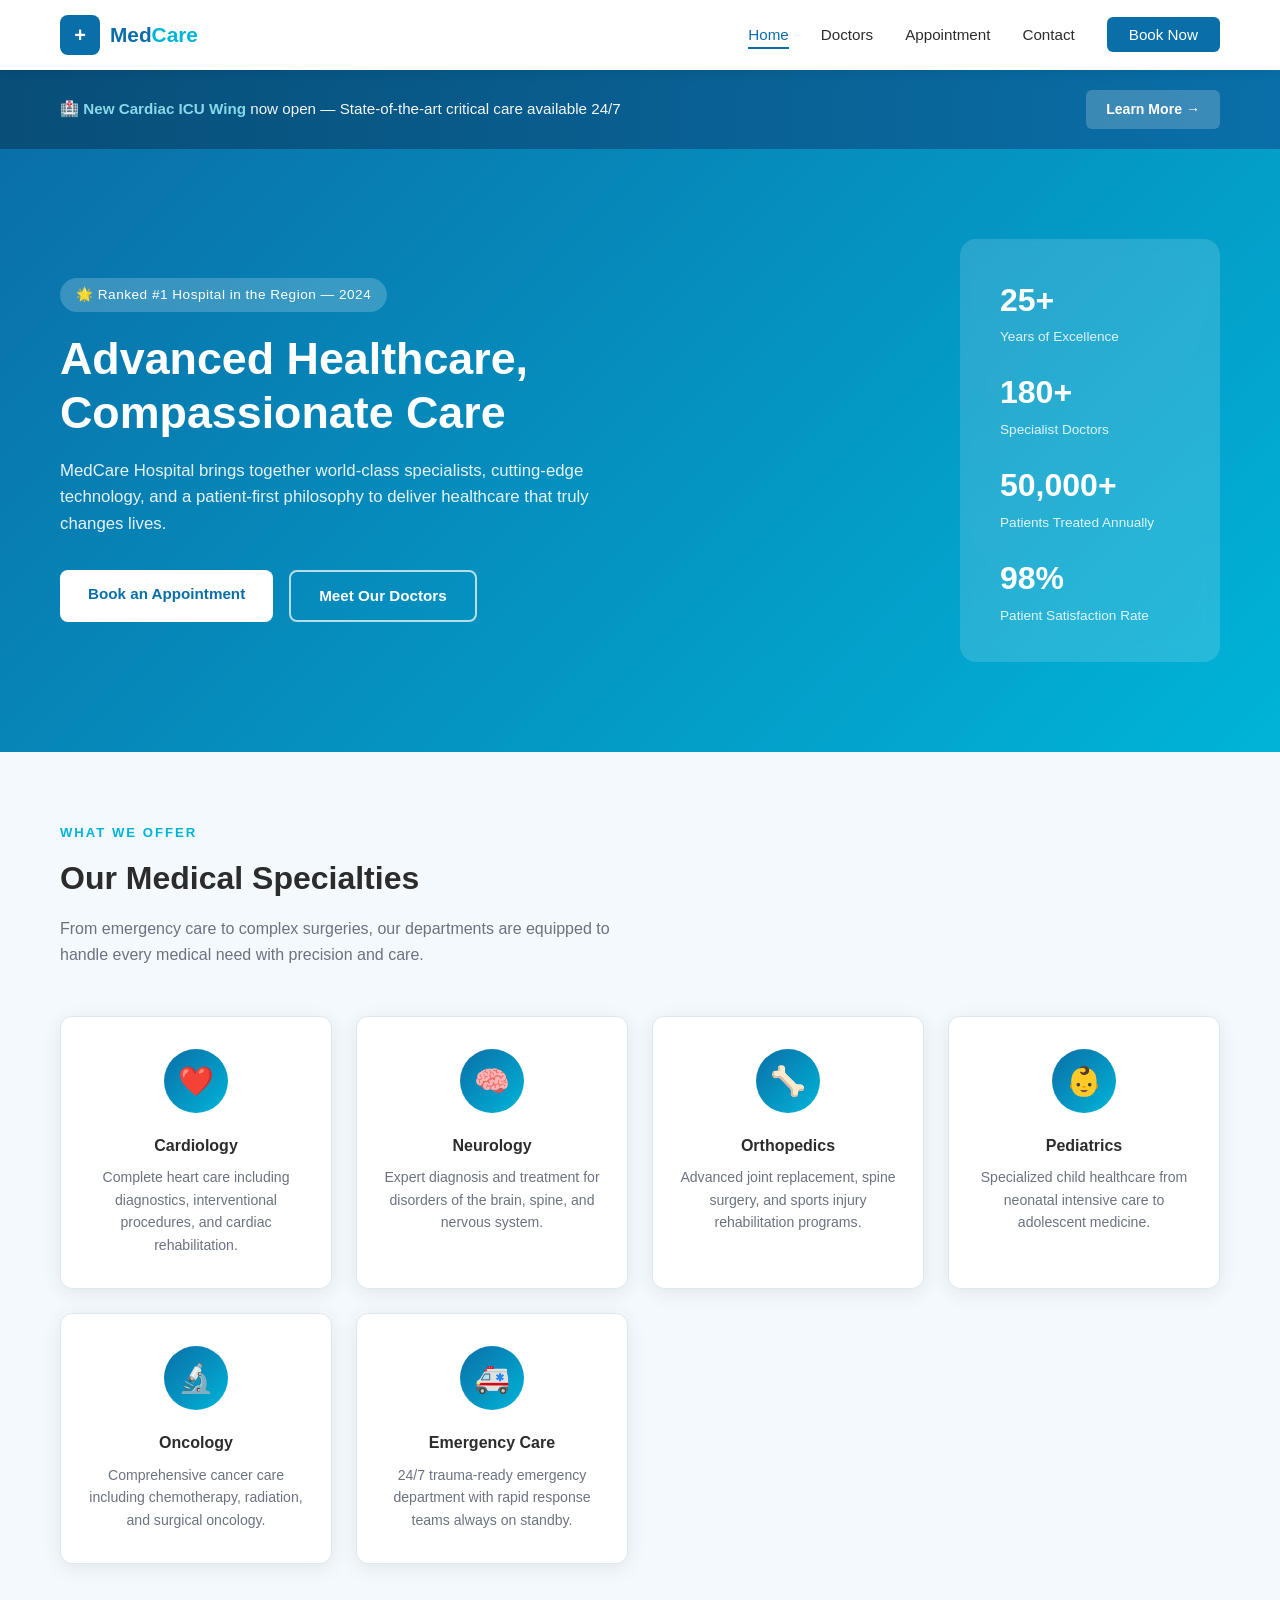
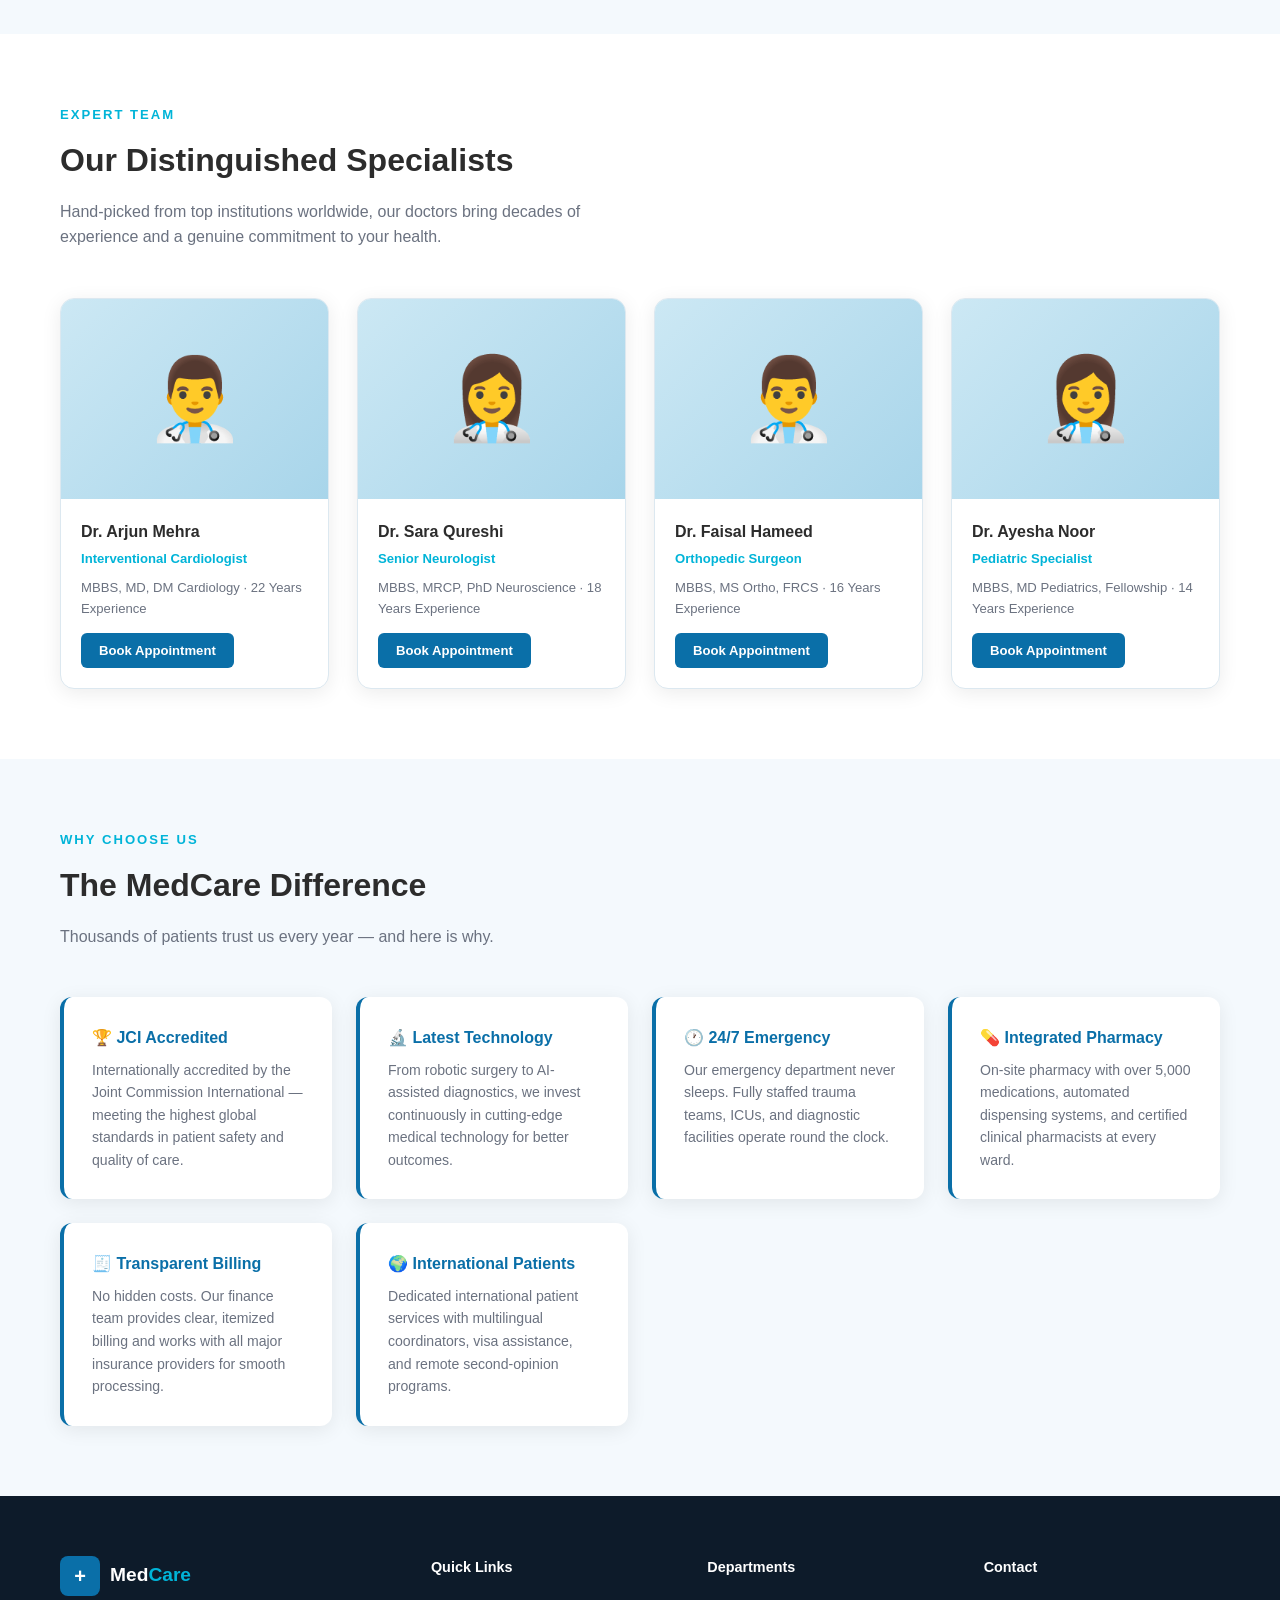
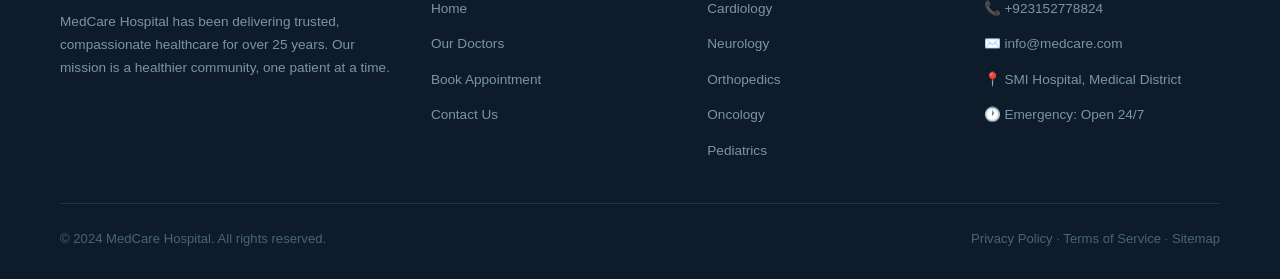
==== index.html @ 33b49c26 "Add files via upload" ====
<!DOCTYPE html>
<html lang="en">
<head>
  <meta charset="UTF-8" />
  <meta name="viewport" content="width=device-width, initial-scale=1.0"/>
  <title>MedCare Hospital — Advanced Healthcare for Everyone</title>
  <link rel="stylesheet" href="style.css"/>
</head>
<body>

  <!-- NAVBAR -->
  <nav>
    <a href="index.html" class="logo">
      <div class="logo-icon">+</div>
      <span class="logo-text">Med<span>Care</span></span>
    </a>
    <ul>
      <li><a href="index.html" class="active">Home</a></li>
      <li><a href="doctors.html">Doctors</a></li>
      <li><a href="appointment.html">Appointment</a></li>
      <li><a href="contact.html">Contact</a></li>
      <li><a href="appointment.html" class="nav-cta">Book Now</a></li>
    </ul>
    <span class="hamburger">&#9776;</span>
  </nav>

  <!-- ANNOUNCEMENT BANNER -->
  <div class="announcement">
    <p>🏥 <strong>New Cardiac ICU Wing</strong> now open — State-of-the-art critical care available 24/7</p>
    <a href="contact.html">Learn More →</a>
  </div>

  <!-- HERO -->
  <section class="hero">
    <div class="hero-content">
      <span class="hero-badge">🌟 Ranked #1 Hospital in the Region — 2024</span>
      <h1>Advanced Healthcare, Compassionate Care</h1>
      <p>MedCare Hospital brings together world-class specialists, cutting-edge technology, and a patient-first philosophy to deliver healthcare that truly changes lives.</p>
      <div class="hero-btns">
        <a href="appointment.html" class="btn-primary">Book an Appointment</a>
        <a href="doctors.html" class="btn-outline">Meet Our Doctors</a>
      </div>
    </div>
    <div class="hero-stats">
      <div class="stat">
        <h3>25+</h3>
        <p>Years of Excellence</p>
      </div>
      <div class="stat">
        <h3>180+</h3>
        <p>Specialist Doctors</p>
      </div>
      <div class="stat">
        <h3>50,000+</h3>
        <p>Patients Treated Annually</p>
      </div>
      <div class="stat">
        <h3>98%</h3>
        <p>Patient Satisfaction Rate</p>
      </div>
    </div>
  </section>

  <!-- SERVICES -->
  <section class="services-bg">
    <div class="section-label">What We Offer</div>
    <div class="section-title">Our Medical Specialties</div>
    <p class="section-sub">From emergency care to complex surgeries, our departments are equipped to handle every medical need with precision and care.</p>
    <div class="services-grid">
      <div class="service-card">
        <div class="service-icon">❤️</div>
        <h3>Cardiology</h3>
        <p>Complete heart care including diagnostics, interventional procedures, and cardiac rehabilitation.</p>
      </div>
      <div class="service-card">
        <div class="service-icon">🧠</div>
        <h3>Neurology</h3>
        <p>Expert diagnosis and treatment for disorders of the brain, spine, and nervous system.</p>
      </div>
      <div class="service-card">
        <div class="service-icon">🦴</div>
        <h3>Orthopedics</h3>
        <p>Advanced joint replacement, spine surgery, and sports injury rehabilitation programs.</p>
      </div>
      <div class="service-card">
        <div class="service-icon">👶</div>
        <h3>Pediatrics</h3>
        <p>Specialized child healthcare from neonatal intensive care to adolescent medicine.</p>
      </div>
      <div class="service-card">
        <div class="service-icon">🔬</div>
        <h3>Oncology</h3>
        <p>Comprehensive cancer care including chemotherapy, radiation, and surgical oncology.</p>
      </div>
      <div class="service-card">
        <div class="service-icon">🚑</div>
        <h3>Emergency Care</h3>
        <p>24/7 trauma-ready emergency department with rapid response teams always on standby.</p>
      </div>
    </div>
  </section>

  <!-- FEATURED DOCTORS -->
  <section>
    <div class="section-label">Expert Team</div>
    <div class="section-title">Our Distinguished Specialists</div>
    <p class="section-sub">Hand-picked from top institutions worldwide, our doctors bring decades of experience and a genuine commitment to your health.</p>
    <div class="doctors-grid">
      <div class="doctor-card">
        <div class="doctor-img">👨‍⚕️</div>
        <div class="doctor-info">
          <h3>Dr. Arjun Mehra</h3>
          <div class="doctor-spec">Interventional Cardiologist</div>
          <p class="doctor-meta">MBBS, MD, DM Cardiology · 22 Years Experience</p>
          <a href="appointment.html" class="btn-sm">Book Appointment</a>
        </div>
      </div>
      <div class="doctor-card">
        <div class="doctor-img">👩‍⚕️</div>
        <div class="doctor-info">
          <h3>Dr. Sara Qureshi</h3>
          <div class="doctor-spec">Senior Neurologist</div>
          <p class="doctor-meta">MBBS, MRCP, PhD Neuroscience · 18 Years Experience</p>
          <a href="appointment.html" class="btn-sm">Book Appointment</a>
        </div>
      </div>
      <div class="doctor-card">
        <div class="doctor-img">👨‍⚕️</div>
        <div class="doctor-info">
          <h3>Dr. Faisal Hameed</h3>
          <div class="doctor-spec">Orthopedic Surgeon</div>
          <p class="doctor-meta">MBBS, MS Ortho, FRCS · 16 Years Experience</p>
          <a href="appointment.html" class="btn-sm">Book Appointment</a>
        </div>
      </div>
      <div class="doctor-card">
        <div class="doctor-img">👩‍⚕️</div>
        <div class="doctor-info">
          <h3>Dr. Ayesha Noor</h3>
          <div class="doctor-spec">Pediatric Specialist</div>
          <p class="doctor-meta">MBBS, MD Pediatrics, Fellowship · 14 Years Experience</p>
          <a href="appointment.html" class="btn-sm">Book Appointment</a>
        </div>
      </div>
    </div>
  </section>

  <!-- WHY US -->
  <section class="why-bg">
    <div class="section-label">Why Choose Us</div>
    <div class="section-title">The MedCare Difference</div>
    <p class="section-sub">Thousands of patients trust us every year — and here is why.</p>
    <div class="why-grid">
      <div class="why-card">
        <h3>🏆 JCI Accredited</h3>
        <p>Internationally accredited by the Joint Commission International — meeting the highest global standards in patient safety and quality of care.</p>
      </div>
      <div class="why-card">
        <h3>🔬 Latest Technology</h3>
        <p>From robotic surgery to AI-assisted diagnostics, we invest continuously in cutting-edge medical technology for better outcomes.</p>
      </div>
      <div class="why-card">
        <h3>🕐 24/7 Emergency</h3>
        <p>Our emergency department never sleeps. Fully staffed trauma teams, ICUs, and diagnostic facilities operate round the clock.</p>
      </div>
      <div class="why-card">
        <h3>💊 Integrated Pharmacy</h3>
        <p>On-site pharmacy with over 5,000 medications, automated dispensing systems, and certified clinical pharmacists at every ward.</p>
      </div>
      <div class="why-card">
        <h3>🧾 Transparent Billing</h3>
        <p>No hidden costs. Our finance team provides clear, itemized billing and works with all major insurance providers for smooth processing.</p>
      </div>
      <div class="why-card">
        <h3>🌍 International Patients</h3>
        <p>Dedicated international patient services with multilingual coordinators, visa assistance, and remote second-opinion programs.</p>
      </div>
    </div>
  </section>

  <!-- FOOTER -->
  <footer>
    <div class="footer-grid">
      <div class="footer-brand">
        <div class="logo">
          <div class="logo-icon">+</div>
          <span class="logo-text">Med<span>Care</span></span>
        </div>
        <p>MedCare Hospital has been delivering trusted, compassionate healthcare for over 25 years. Our mission is a healthier community, one patient at a time.</p>
      </div>
      <div>
        <h4>Quick Links</h4>
        <ul>
          <li><a href="index.html">Home</a></li>
          <li><a href="doctors.html">Our Doctors</a></li>
          <li><a href="appointment.html">Book Appointment</a></li>
          <li><a href="contact.html">Contact Us</a></li>
        </ul>
      </div>
      <div>
        <h4>Departments</h4>
        <ul>
          <li><a href="#">Cardiology</a></li>
          <li><a href="#">Neurology</a></li>
          <li><a href="#">Orthopedics</a></li>
          <li><a href="#">Oncology</a></li>
          <li><a href="#">Pediatrics</a></li>
        </ul>
      </div>
      <div>
        <h4>Contact</h4>
        <ul>
          <li><a href="#">📞 +923152778824</a></li>
          <li><a href="#">✉️ info@medcare.com</a></li>
          <li><a href="#">📍 SMI Hospital, Medical District</a></li>
          <li><a href="#">🕐 Emergency: Open 24/7</a></li>
        </ul>
      </div>
    </div>
    <div class="footer-bottom">
      <span>© 2024 MedCare Hospital. All rights reserved.</span>
      <span>Privacy Policy · Terms of Service · Sitemap</span>
    </div>
  </footer>

  <script src="script.js"></script>
</body>
</html>
---- style.css ----
* {
  margin: 0;
  padding: 0;
  box-sizing: border-box;
}

:root {
  --primary: #0a6fa8;
  --primary-dark: #084e78;
  --accent: #00b4d8;
  --light-bg: #f4f9fd;
  --white: #ffffff;
  --text: #2c2c2c;
  --muted: #6b7280;
  --border: #dce8f0;
  --shadow: 0 4px 20px rgba(0, 0, 0, 0.08);
}

body {
  font-family: 'Segoe UI', Tahoma, Geneva, Verdana, sans-serif;
  color: var(--text);
  background: var(--white);
  line-height: 1.6;
}

/* ========== NAVBAR ========== */
nav {
  background: var(--white);
  padding: 0 60px;
  display: flex;
  align-items: center;
  justify-content: space-between;
  height: 70px;
  box-shadow: 0 2px 12px rgba(0,0,0,0.08);
  position: sticky;
  top: 0;
  z-index: 999;
}

.logo {
  display: flex;
  align-items: center;
  gap: 10px;
  text-decoration: none;
}

.logo-icon {
  width: 40px;
  height: 40px;
  background: var(--primary);
  border-radius: 8px;
  display: flex;
  align-items: center;
  justify-content: center;
  color: white;
  font-size: 20px;
  font-weight: bold;
}

.logo-text {
  font-size: 1.3rem;
  font-weight: 700;
  color: var(--primary);
}

.logo-text span {
  color: var(--accent);
}

nav ul {
  list-style: none;
  display: flex;
  gap: 32px;
}

nav ul li a {
  text-decoration: none;
  color: var(--text);
  font-weight: 500;
  font-size: 0.95rem;
  transition: color 0.2s;
  padding-bottom: 4px;
  border-bottom: 2px solid transparent;
}

nav ul li a:hover,
nav ul li a.active {
  color: var(--primary);
  border-bottom-color: var(--primary);
}

.nav-cta {
  background: var(--primary);
  color: var(--white) !important;
  padding: 9px 22px;
  border-radius: 6px;
  border-bottom: none !important;
  transition: background 0.2s !important;
}

.nav-cta:hover {
  background: var(--primary-dark) !important;
  color: white !important;
}

.hamburger {
  display: none;
  font-size: 1.6rem;
  cursor: pointer;
  color: var(--primary);
}

/* ========== HERO ========== */
.hero {
  background: linear-gradient(135deg, #0a6fa8 0%, #00b4d8 100%);
  color: white;
  padding: 90px 60px;
  display: flex;
  align-items: center;
  justify-content: space-between;
  gap: 40px;
  min-height: 520px;
}

.hero-content {
  max-width: 560px;
}

.hero-badge {
  display: inline-block;
  background: rgba(255,255,255,0.2);
  padding: 6px 16px;
  border-radius: 20px;
  font-size: 0.85rem;
  margin-bottom: 20px;
  letter-spacing: 0.5px;
}

.hero h1 {
  font-size: 2.8rem;
  font-weight: 800;
  line-height: 1.2;
  margin-bottom: 18px;
}

.hero p {
  font-size: 1.05rem;
  opacity: 0.9;
  margin-bottom: 32px;
}

.hero-btns {
  display: flex;
  gap: 16px;
  flex-wrap: wrap;
}

.btn-primary {
  background: white;
  color: var(--primary);
  padding: 12px 28px;
  border-radius: 8px;
  font-weight: 700;
  text-decoration: none;
  font-size: 0.95rem;
  transition: transform 0.2s, box-shadow 0.2s;
}

.btn-primary:hover {
  transform: translateY(-2px);
  box-shadow: 0 8px 20px rgba(0,0,0,0.15);
}

.btn-outline {
  background: transparent;
  color: white;
  padding: 12px 28px;
  border-radius: 8px;
  font-weight: 600;
  text-decoration: none;
  font-size: 0.95rem;
  border: 2px solid rgba(255,255,255,0.7);
  transition: background 0.2s;
}

.btn-outline:hover {
  background: rgba(255,255,255,0.15);
}

.hero-stats {
  display: flex;
  flex-direction: column;
  gap: 20px;
  background: rgba(255,255,255,0.15);
  padding: 36px 40px;
  border-radius: 16px;
  backdrop-filter: blur(10px);
  min-width: 260px;
}

.hero-stats .stat h3 {
  font-size: 2rem;
  font-weight: 800;
}

.hero-stats .stat p {
  font-size: 0.85rem;
  opacity: 0.85;
  margin: 0;
}

/* ========== SECTIONS ========== */
section {
  padding: 70px 60px;
}

.section-label {
  font-size: 0.82rem;
  font-weight: 700;
  letter-spacing: 2px;
  text-transform: uppercase;
  color: var(--accent);
  margin-bottom: 10px;
}

.section-title {
  font-size: 2rem;
  font-weight: 800;
  color: var(--text);
  margin-bottom: 12px;
}

.section-sub {
  color: var(--muted);
  font-size: 1rem;
  max-width: 580px;
  margin-bottom: 48px;
}

/* ========== SERVICES ========== */
.services-bg {
  background: var(--light-bg);
}

.services-grid {
  display: grid;
  grid-template-columns: repeat(auto-fit, minmax(220px, 1fr));
  gap: 24px;
}

.service-card {
  background: white;
  border-radius: 12px;
  padding: 32px 24px;
  text-align: center;
  box-shadow: var(--shadow);
  transition: transform 0.25s, box-shadow 0.25s;
  border: 1px solid var(--border);
}

.service-card:hover {
  transform: translateY(-6px);
  box-shadow: 0 12px 32px rgba(10,111,168,0.12);
}

.service-icon {
  width: 64px;
  height: 64px;
  background: linear-gradient(135deg, var(--primary), var(--accent));
  border-radius: 50%;
  display: flex;
  align-items: center;
  justify-content: center;
  margin: 0 auto 20px;
  font-size: 1.8rem;
}

.service-card h3 {
  font-size: 1rem;
  font-weight: 700;
  margin-bottom: 8px;
}

.service-card p {
  font-size: 0.88rem;
  color: var(--muted);
}

/* ========== DOCTORS ========== */
.doctors-grid {
  display: grid;
  grid-template-columns: repeat(auto-fit, minmax(240px, 1fr));
  gap: 28px;
}

.doctor-card {
  background: white;
  border-radius: 14px;
  overflow: hidden;
  box-shadow: var(--shadow);
  border: 1px solid var(--border);
  transition: transform 0.25s;
}

.doctor-card:hover {
  transform: translateY(-5px);
}

.doctor-img {
  height: 200px;
  background: linear-gradient(135deg, #cce8f4, #a8d5ea);
  display: flex;
  align-items: center;
  justify-content: center;
  font-size: 5rem;
}

.doctor-info {
  padding: 20px;
}

.doctor-info h3 {
  font-size: 1rem;
  font-weight: 700;
  margin-bottom: 4px;
}

.doctor-spec {
  font-size: 0.82rem;
  color: var(--accent);
  font-weight: 600;
  margin-bottom: 8px;
}

.doctor-meta {
  font-size: 0.82rem;
  color: var(--muted);
  margin-bottom: 14px;
}

.doctor-card .btn-sm {
  display: inline-block;
  background: var(--primary);
  color: white;
  padding: 7px 18px;
  border-radius: 6px;
  font-size: 0.82rem;
  font-weight: 600;
  text-decoration: none;
  transition: background 0.2s;
}

.doctor-card .btn-sm:hover {
  background: var(--primary-dark);
}

/* ========== WHY US ========== */
.why-bg {
  background: var(--light-bg);
}

.why-grid {
  display: grid;
  grid-template-columns: repeat(auto-fit, minmax(220px, 1fr));
  gap: 24px;
}

.why-card {
  background: white;
  border-radius: 12px;
  padding: 28px;
  border-left: 4px solid var(--primary);
  box-shadow: var(--shadow);
}

.why-card h3 {
  font-size: 1rem;
  font-weight: 700;
  margin-bottom: 8px;
  color: var(--primary);
}

.why-card p {
  font-size: 0.88rem;
  color: var(--muted);
}

/* ========== ANNOUNCEMENT BANNER ========== */
.announcement {
  background: linear-gradient(90deg, #084e78, #0a6fa8);
  color: white;
  padding: 20px 60px;
  display: flex;
  align-items: center;
  justify-content: space-between;
  gap: 20px;
  flex-wrap: wrap;
}

.announcement p {
  font-size: 0.95rem;
  opacity: 0.95;
}

.announcement strong {
  color: #90e0ef;
}

.announcement a {
  color: white;
  background: rgba(255,255,255,0.2);
  padding: 8px 20px;
  border-radius: 6px;
  text-decoration: none;
  font-weight: 600;
  font-size: 0.88rem;
  white-space: nowrap;
}

/* ========== PAGE HEADER ========== */
.page-header {
  background: linear-gradient(135deg, #0a6fa8, #00b4d8);
  color: white;
  padding: 60px;
  text-align: center;
}

.page-header h1 {
  font-size: 2.4rem;
  font-weight: 800;
  margin-bottom: 12px;
}

.page-header p {
  font-size: 1rem;
  opacity: 0.88;
}

/* ========== DOCTORS PAGE ========== */
.filters {
  display: flex;
  gap: 12px;
  flex-wrap: wrap;
  margin-bottom: 40px;
}

.filter-btn {
  padding: 8px 20px;
  border-radius: 20px;
  border: 2px solid var(--border);
  background: white;
  color: var(--text);
  font-size: 0.88rem;
  font-weight: 600;
  cursor: pointer;
  transition: all 0.2s;
}

.filter-btn:hover,
.filter-btn.active {
  background: var(--primary);
  color: white;
  border-color: var(--primary);
}

.timing-table {
  width: 100%;
  border-collapse: collapse;
  margin-top: 10px;
  font-size: 0.88rem;
}

.timing-table th {
  background: var(--primary);
  color: white;
  padding: 10px 14px;
  text-align: left;
}

.timing-table td {
  padding: 10px 14px;
  border-bottom: 1px solid var(--border);
}

.timing-table tr:nth-child(even) td {
  background: var(--light-bg);
}

.available {
  color: #16a34a;
  font-weight: 600;
}

.unavailable {
  color: #dc2626;
  font-weight: 600;
}

/* ========== APPOINTMENT PAGE ========== */
.appointment-wrapper {
  display: grid;
  grid-template-columns: 1fr 1.6fr;
  gap: 48px;
  align-items: start;
}

.appt-info h2 {
  font-size: 1.6rem;
  font-weight: 800;
  margin-bottom: 16px;
  color: var(--primary);
}

.appt-info p {
  color: var(--muted);
  font-size: 0.92rem;
  margin-bottom: 28px;
}

.info-items {
  display: flex;
  flex-direction: column;
  gap: 16px;
}

.info-item {
  display: flex;
  align-items: flex-start;
  gap: 14px;
}

.info-item .icon {
  width: 42px;
  height: 42px;
  background: var(--light-bg);
  border-radius: 8px;
  display: flex;
  align-items: center;
  justify-content: center;
  font-size: 1.1rem;
  flex-shrink: 0;
  border: 1px solid var(--border);
}

.info-item div strong {
  display: block;
  font-size: 0.88rem;
  font-weight: 700;
  margin-bottom: 2px;
}

.info-item div span {
  font-size: 0.82rem;
  color: var(--muted);
}

/* ========== FORM ========== */
.form-card {
  background: white;
  border-radius: 14px;
  padding: 40px;
  box-shadow: var(--shadow);
  border: 1px solid var(--border);
}

.form-card h2 {
  font-size: 1.4rem;
  font-weight: 800;
  margin-bottom: 28px;
  color: var(--text);
}

.form-row {
  display: grid;
  grid-template-columns: 1fr 1fr;
  gap: 18px;
}

.form-group {
  margin-bottom: 20px;
}

.form-group label {
  display: block;
  font-size: 0.85rem;
  font-weight: 600;
  margin-bottom: 6px;
  color: var(--text);
}

.form-group input,
.form-group select,
.form-group textarea {
  width: 100%;
  padding: 10px 14px;
  border: 1.5px solid var(--border);
  border-radius: 8px;
  font-size: 0.9rem;
  color: var(--text);
  font-family: inherit;
  transition: border-color 0.2s;
  background: var(--white);
}

.form-group input:focus,
.form-group select:focus,
.form-group textarea:focus {
  outline: none;
  border-color: var(--primary);
}

.form-group textarea {
  resize: vertical;
  min-height: 100px;
}

.submit-btn {
  width: 100%;
  padding: 13px;
  background: var(--primary);
  color: white;
  border: none;
  border-radius: 8px;
  font-size: 1rem;
  font-weight: 700;
  cursor: pointer;
  transition: background 0.2s, transform 0.2s;
}

.submit-btn:hover {
  background: var(--primary-dark);
  transform: translateY(-1px);
}

/* ========== SUCCESS MESSAGE ========== */
.success-msg {
  display: none;
  background: #dcfce7;
  border: 1px solid #86efac;
  color: #166534;
  padding: 16px 20px;
  border-radius: 8px;
  margin-top: 16px;
  font-size: 0.92rem;
  font-weight: 600;
  text-align: center;
}

/* ========== CONTACT PAGE ========== */
.contact-grid {
  display: grid;
  grid-template-columns: 1fr 1.4fr;
  gap: 48px;
  align-items: start;
}

.contact-cards {
  display: flex;
  flex-direction: column;
  gap: 20px;
}

.contact-card {
  background: white;
  border-radius: 12px;
  padding: 24px;
  box-shadow: var(--shadow);
  border: 1px solid var(--border);
  display: flex;
  gap: 18px;
  align-items: flex-start;
}

.contact-card .c-icon {
  width: 48px;
  height: 48px;
  background: linear-gradient(135deg, var(--primary), var(--accent));
  border-radius: 10px;
  display: flex;
  align-items: center;
  justify-content: center;
  font-size: 1.3rem;
  flex-shrink: 0;
}

.contact-card h4 {
  font-size: 0.9rem;
  font-weight: 700;
  margin-bottom: 4px;
}

.contact-card p,
.contact-card a {
  font-size: 0.85rem;
  color: var(--muted);
  text-decoration: none;
  display: block;
  line-height: 1.7;
}

.contact-card a:hover {
  color: var(--primary);
}

.map-placeholder {
  height: 240px;
  background: linear-gradient(135deg, #cce8f4, #a8d5ea);
  border-radius: 12px;
  display: flex;
  align-items: center;
  justify-content: center;
  font-size: 1rem;
  color: var(--primary);
  font-weight: 600;
  margin-top: 20px;
  border: 2px dashed var(--border);
}

/* ========== FOOTER ========== */
footer {
  background: #0d1b2a;
  color: #a0b4c4;
  padding: 60px 60px 30px;
}

.footer-grid {
  display: grid;
  grid-template-columns: 1.4fr 1fr 1fr 1fr;
  gap: 40px;
  margin-bottom: 40px;
}

.footer-brand .logo-text {
  color: white;
  font-size: 1.2rem;
}

.footer-brand p {
  font-size: 0.85rem;
  margin-top: 14px;
  line-height: 1.7;
  color: #7a95a8;
}

footer h4 {
  color: white;
  font-size: 0.9rem;
  font-weight: 700;
  margin-bottom: 16px;
}

footer ul {
  list-style: none;
  display: flex;
  flex-direction: column;
  gap: 10px;
}

footer ul li a {
  text-decoration: none;
  color: #7a95a8;
  font-size: 0.85rem;
  transition: color 0.2s;
}

footer ul li a:hover {
  color: var(--accent);
}

.footer-bottom {
  border-top: 1px solid #1e3347;
  padding-top: 24px;
  display: flex;
  justify-content: space-between;
  align-items: center;
  flex-wrap: wrap;
  gap: 12px;
  font-size: 0.82rem;
  color: #4a6478;
}

/* ========== RESPONSIVE ========== */
@media (max-width: 900px) {
  nav { padding: 0 24px; }
  nav ul { display: none; }
  .hamburger { display: block; }
  .hero { padding: 60px 24px; flex-direction: column; }
  .hero h1 { font-size: 2rem; }
  .hero-stats { flex-direction: row; flex-wrap: wrap; justify-content: center; min-width: unset; width: 100%; }
  section { padding: 50px 24px; }
  .announcement { padding: 16px 24px; }
  .appointment-wrapper,
  .contact-grid { grid-template-columns: 1fr; }
  .form-row { grid-template-columns: 1fr; }
  .footer-grid { grid-template-columns: 1fr 1fr; }
  .page-header { padding: 50px 24px; }
}

@media (max-width: 560px) {
  .footer-grid { grid-template-columns: 1fr; }
  .hero h1 { font-size: 1.7rem; }
  .section-title { font-size: 1.6rem; }
}
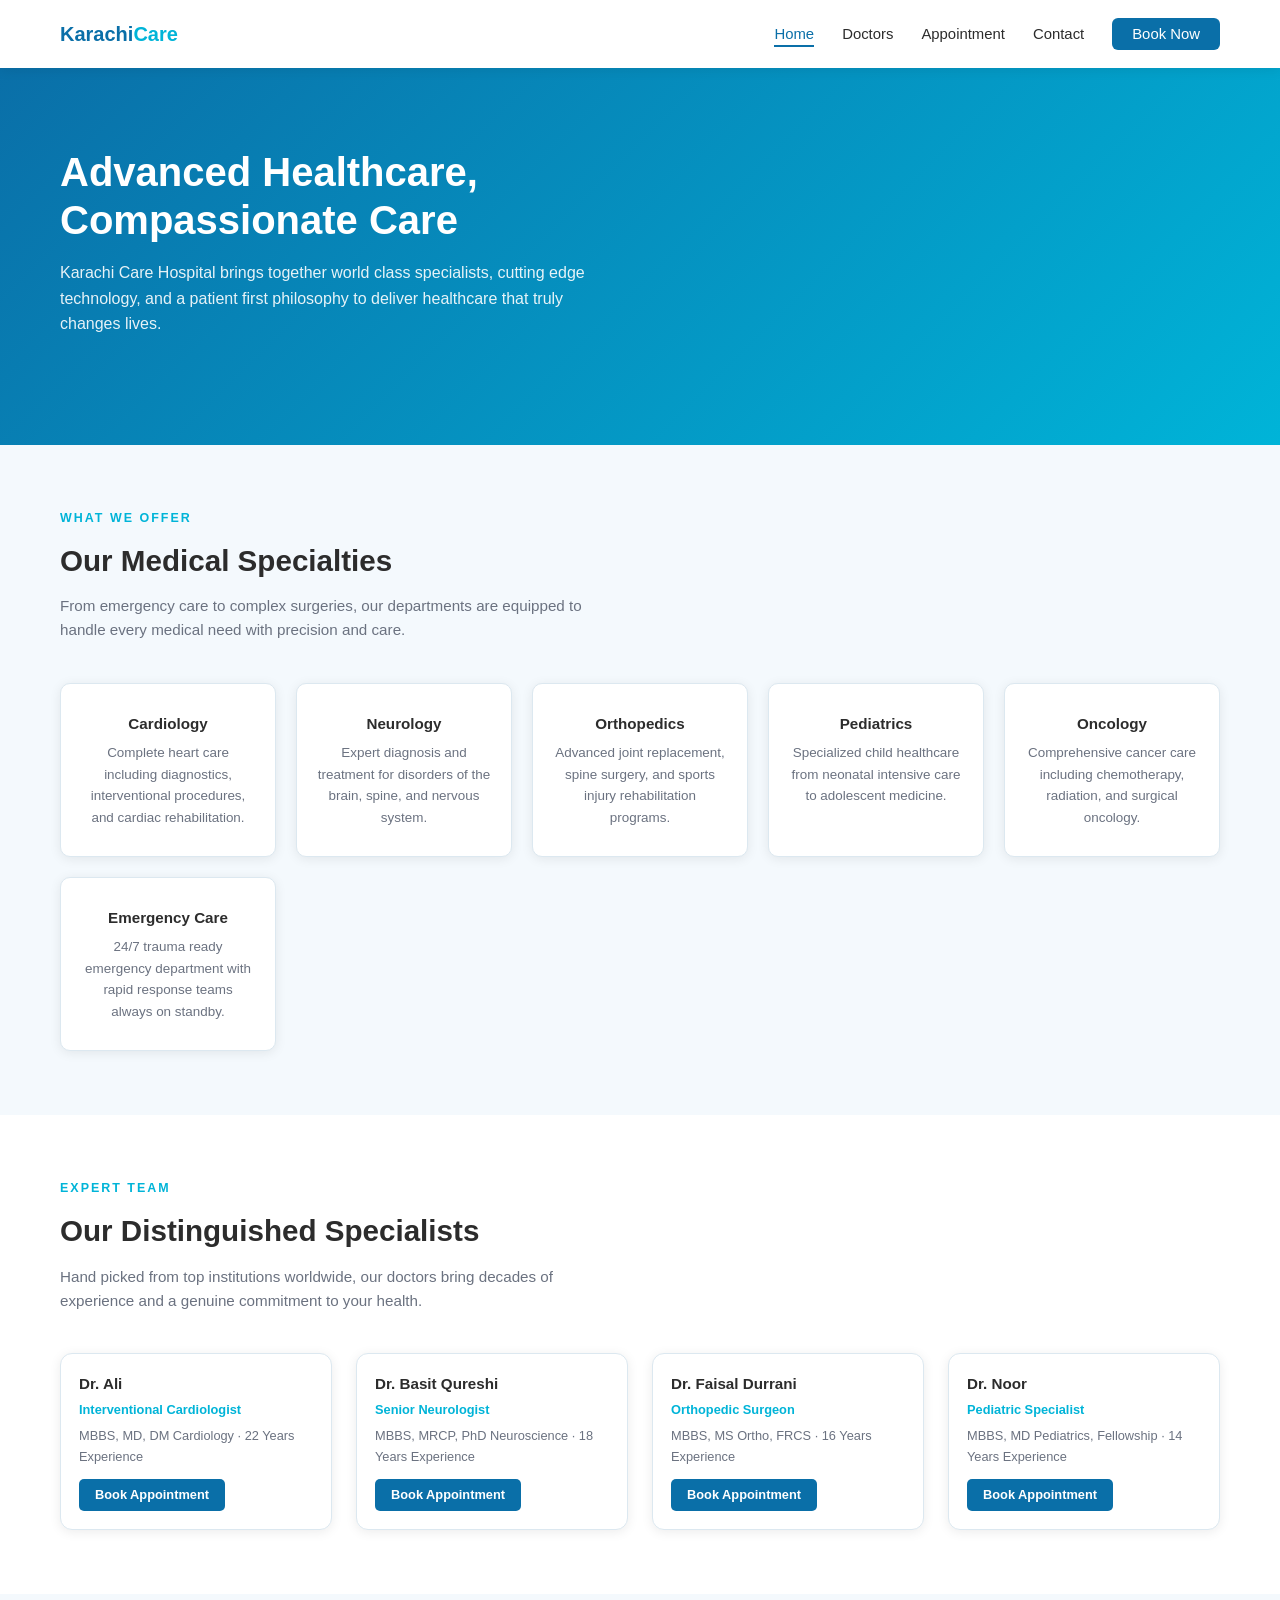
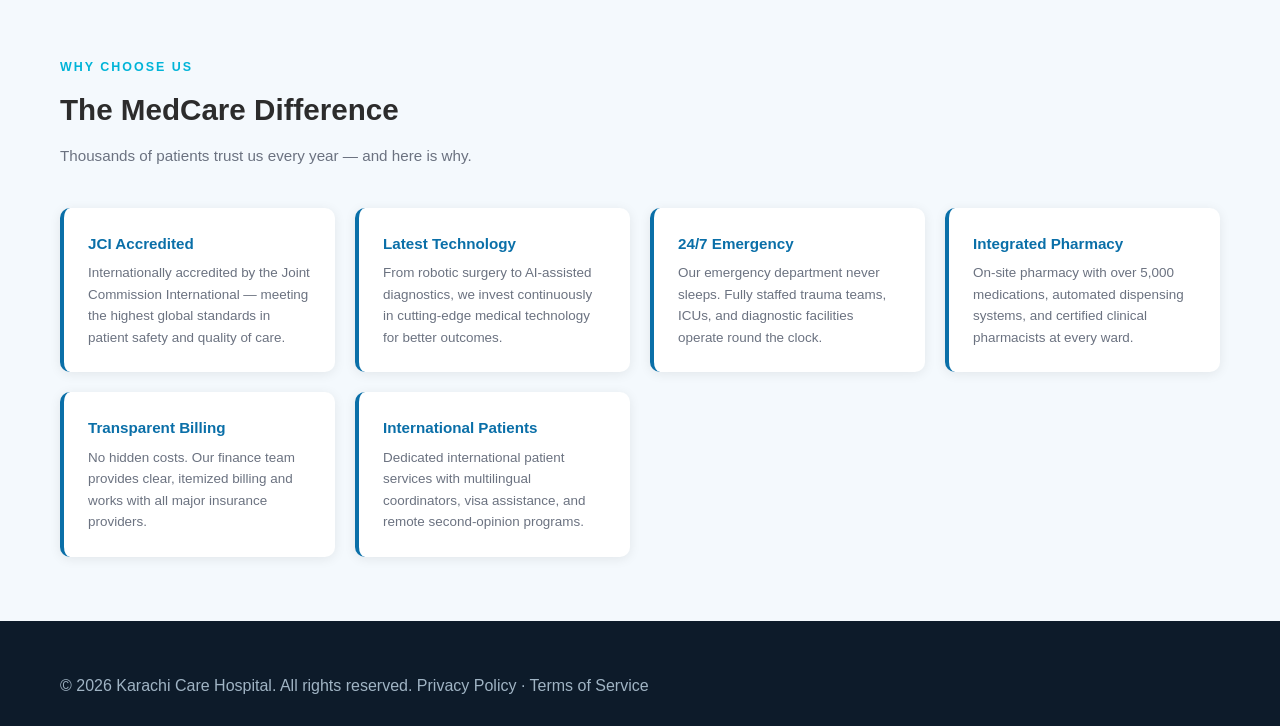
==== commit 00a18514: "Add files via upload" ====
--- a/index.html
+++ b/index.html
@@ -1,18 +1,17 @@
 <!DOCTYPE html>
 <html lang="en">
 <head>
-  <meta charset="UTF-8" />
+  <meta charset="UTF-8"/>
   <meta name="viewport" content="width=device-width, initial-scale=1.0"/>
-  <title>MedCare Hospital — Advanced Healthcare for Everyone</title>
+  <title>Karachi Care Hospital</title>
   <link rel="stylesheet" href="style.css"/>
 </head>
 <body>
 
-  <!-- NAVBAR -->
   <nav>
     <a href="index.html" class="logo">
-      <div class="logo-icon">+</div>
-      <span class="logo-text">Med<span>Care</span></span>
+
+      <span class="logo-text">Karachi<span>Care</span></span>
     </a>
     <ul>
       <li><a href="index.html" class="active">Home</a></li>
@@ -21,122 +20,84 @@
       <li><a href="contact.html">Contact</a></li>
       <li><a href="appointment.html" class="nav-cta">Book Now</a></li>
     </ul>
-    <span class="hamburger">&#9776;</span>
   </nav>
 
-  <!-- ANNOUNCEMENT BANNER -->
-  <div class="announcement">
-    <p>🏥 <strong>New Cardiac ICU Wing</strong> now open — State-of-the-art critical care available 24/7</p>
-    <a href="contact.html">Learn More →</a>
-  </div>
 
-  <!-- HERO -->
+
   <section class="hero">
     <div class="hero-content">
-      <span class="hero-badge">🌟 Ranked #1 Hospital in the Region — 2024</span>
       <h1>Advanced Healthcare, Compassionate Care</h1>
-      <p>MedCare Hospital brings together world-class specialists, cutting-edge technology, and a patient-first philosophy to deliver healthcare that truly changes lives.</p>
-      <div class="hero-btns">
-        <a href="appointment.html" class="btn-primary">Book an Appointment</a>
-        <a href="doctors.html" class="btn-outline">Meet Our Doctors</a>
+      <p>Karachi Care Hospital brings together world class specialists, cutting edge technology, and a patient first philosophy to deliver healthcare that truly changes lives.</p>
+
       </div>
     </div>
-    <div class="hero-stats">
-      <div class="stat">
-        <h3>25+</h3>
-        <p>Years of Excellence</p>
-      </div>
-      <div class="stat">
-        <h3>180+</h3>
-        <p>Specialist Doctors</p>
-      </div>
-      <div class="stat">
-        <h3>50,000+</h3>
-        <p>Patients Treated Annually</p>
-      </div>
-      <div class="stat">
-        <h3>98%</h3>
-        <p>Patient Satisfaction Rate</p>
-      </div>
-    </div>
+
   </section>
 
-  <!-- SERVICES -->
   <section class="services-bg">
     <div class="section-label">What We Offer</div>
     <div class="section-title">Our Medical Specialties</div>
     <p class="section-sub">From emergency care to complex surgeries, our departments are equipped to handle every medical need with precision and care.</p>
     <div class="services-grid">
       <div class="service-card">
-        <div class="service-icon">❤️</div>
         <h3>Cardiology</h3>
         <p>Complete heart care including diagnostics, interventional procedures, and cardiac rehabilitation.</p>
       </div>
       <div class="service-card">
-        <div class="service-icon">🧠</div>
         <h3>Neurology</h3>
         <p>Expert diagnosis and treatment for disorders of the brain, spine, and nervous system.</p>
       </div>
       <div class="service-card">
-        <div class="service-icon">🦴</div>
         <h3>Orthopedics</h3>
         <p>Advanced joint replacement, spine surgery, and sports injury rehabilitation programs.</p>
       </div>
       <div class="service-card">
-        <div class="service-icon">👶</div>
         <h3>Pediatrics</h3>
         <p>Specialized child healthcare from neonatal intensive care to adolescent medicine.</p>
       </div>
       <div class="service-card">
-        <div class="service-icon">🔬</div>
         <h3>Oncology</h3>
         <p>Comprehensive cancer care including chemotherapy, radiation, and surgical oncology.</p>
       </div>
       <div class="service-card">
-        <div class="service-icon">🚑</div>
         <h3>Emergency Care</h3>
-        <p>24/7 trauma-ready emergency department with rapid response teams always on standby.</p>
+        <p>24/7 trauma ready emergency department with rapid response teams always on standby.</p>
       </div>
     </div>
   </section>
 
-  <!-- FEATURED DOCTORS -->
   <section>
     <div class="section-label">Expert Team</div>
     <div class="section-title">Our Distinguished Specialists</div>
-    <p class="section-sub">Hand-picked from top institutions worldwide, our doctors bring decades of experience and a genuine commitment to your health.</p>
+    <p class="section-sub">Hand picked from top institutions worldwide, our doctors bring decades of experience and a genuine commitment to your health.</p>
     <div class="doctors-grid">
       <div class="doctor-card">
-        <div class="doctor-img">👨‍⚕️</div>
         <div class="doctor-info">
-          <h3>Dr. Arjun Mehra</h3>
+          <h3>Dr. Ali</h3>
           <div class="doctor-spec">Interventional Cardiologist</div>
           <p class="doctor-meta">MBBS, MD, DM Cardiology · 22 Years Experience</p>
           <a href="appointment.html" class="btn-sm">Book Appointment</a>
         </div>
       </div>
       <div class="doctor-card">
-        <div class="doctor-img">👩‍⚕️</div>
         <div class="doctor-info">
-          <h3>Dr. Sara Qureshi</h3>
+          <h3>Dr. Basit Qureshi</h3>
           <div class="doctor-spec">Senior Neurologist</div>
           <p class="doctor-meta">MBBS, MRCP, PhD Neuroscience · 18 Years Experience</p>
           <a href="appointment.html" class="btn-sm">Book Appointment</a>
         </div>
       </div>
       <div class="doctor-card">
-        <div class="doctor-img">👨‍⚕️</div>
         <div class="doctor-info">
-          <h3>Dr. Faisal Hameed</h3>
+          <h3>Dr. Faisal Durrani</h3>
           <div class="doctor-spec">Orthopedic Surgeon</div>
           <p class="doctor-meta">MBBS, MS Ortho, FRCS · 16 Years Experience</p>
           <a href="appointment.html" class="btn-sm">Book Appointment</a>
         </div>
       </div>
       <div class="doctor-card">
-        <div class="doctor-img">👩‍⚕️</div>
         <div class="doctor-info">
-          <h3>Dr. Ayesha Noor</h3>
+          <h3>Dr. Noor</h3>
           <div class="doctor-spec">Pediatric Specialist</div>
           <p class="doctor-meta">MBBS, MD Pediatrics, Fellowship · 14 Years Experience</p>
           <a href="appointment.html" class="btn-sm">Book Appointment</a>
@@ -145,84 +106,27 @@
     </div>
   </section>
 
-  <!-- WHY US -->
   <section class="why-bg">
     <div class="section-label">Why Choose Us</div>
     <div class="section-title">The MedCare Difference</div>
     <p class="section-sub">Thousands of patients trust us every year — and here is why.</p>
     <div class="why-grid">
-      <div class="why-card">
-        <h3>🏆 JCI Accredited</h3>
-        <p>Internationally accredited by the Joint Commission International — meeting the highest global standards in patient safety and quality of care.</p>
-      </div>
-      <div class="why-card">
-        <h3>🔬 Latest Technology</h3>
-        <p>From robotic surgery to AI-assisted diagnostics, we invest continuously in cutting-edge medical technology for better outcomes.</p>
-      </div>
-      <div class="why-card">
-        <h3>🕐 24/7 Emergency</h3>
-        <p>Our emergency department never sleeps. Fully staffed trauma teams, ICUs, and diagnostic facilities operate round the clock.</p>
-      </div>
-      <div class="why-card">
-        <h3>💊 Integrated Pharmacy</h3>
-        <p>On-site pharmacy with over 5,000 medications, automated dispensing systems, and certified clinical pharmacists at every ward.</p>
-      </div>
-      <div class="why-card">
-        <h3>🧾 Transparent Billing</h3>
-        <p>No hidden costs. Our finance team provides clear, itemized billing and works with all major insurance providers for smooth processing.</p>
-      </div>
-      <div class="why-card">
-        <h3>🌍 International Patients</h3>
-        <p>Dedicated international patient services with multilingual coordinators, visa assistance, and remote second-opinion programs.</p>
-      </div>
+      <div class="why-card"><h3> JCI Accredited</h3><p>Internationally accredited by the Joint Commission International — meeting the highest global standards in patient safety and quality of care.</p></div>
+      <div class="why-card"><h3> Latest Technology</h3><p>From robotic surgery to AI-assisted diagnostics, we invest continuously in cutting-edge medical technology for better outcomes.</p></div>
+      <div class="why-card"><h3> 24/7 Emergency</h3><p>Our emergency department never sleeps. Fully staffed trauma teams, ICUs, and diagnostic facilities operate round the clock.</p></div>
+      <div class="why-card"><h3> Integrated Pharmacy</h3><p>On-site pharmacy with over 5,000 medications, automated dispensing systems, and certified clinical pharmacists at every ward.</p></div>
+      <div class="why-card"><h3> Transparent Billing</h3><p>No hidden costs. Our finance team provides clear, itemized billing and works with all major insurance providers.</p></div>
+      <div class="why-card"><h3> International Patients</h3><p>Dedicated international patient services with multilingual coordinators, visa assistance, and remote second-opinion programs.</p></div>
     </div>
   </section>
 
-  <!-- FOOTER -->
   <footer>
-    <div class="footer-grid">
-      <div class="footer-brand">
-        <div class="logo">
-          <div class="logo-icon">+</div>
-          <span class="logo-text">Med<span>Care</span></span>
-        </div>
-        <p>MedCare Hospital has been delivering trusted, compassionate healthcare for over 25 years. Our mission is a healthier community, one patient at a time.</p>
-      </div>
-      <div>
-        <h4>Quick Links</h4>
-        <ul>
-          <li><a href="index.html">Home</a></li>
-          <li><a href="doctors.html">Our Doctors</a></li>
-          <li><a href="appointment.html">Book Appointment</a></li>
-          <li><a href="contact.html">Contact Us</a></li>
-        </ul>
-      </div>
-      <div>
-        <h4>Departments</h4>
-        <ul>
-          <li><a href="#">Cardiology</a></li>
-          <li><a href="#">Neurology</a></li>
-          <li><a href="#">Orthopedics</a></li>
-          <li><a href="#">Oncology</a></li>
-          <li><a href="#">Pediatrics</a></li>
-        </ul>
-      </div>
-      <div>
-        <h4>Contact</h4>
-        <ul>
-          <li><a href="#">📞 +923152778824</a></li>
-          <li><a href="#">✉️ info@medcare.com</a></li>
-          <li><a href="#">📍 SMI Hospital, Medical District</a></li>
-          <li><a href="#">🕐 Emergency: Open 24/7</a></li>
-        </ul>
-      </div>
-    </div>
-    <div class="footer-bottom">
-      <span>© 2024 MedCare Hospital. All rights reserved.</span>
-      <span>Privacy Policy · Terms of Service · Sitemap</span>
+
+      <span>© 2026 Karachi Care Hospital. All rights reserved.</span>
+      <span>Privacy Policy · Terms of Service</span>
     </div>
   </footer>
 
-  <script src="script.js"></script>
+  <!-- <script src="script.js"></script> -->
 </body>
 </html>
--- a/style.css
+++ b/style.css
@@ -1,36 +1,19 @@
-* {
-  margin: 0;
-  padding: 0;
-  box-sizing: border-box;
-}
-
-:root {
-  --primary: #0a6fa8;
-  --primary-dark: #084e78;
-  --accent: #00b4d8;
-  --light-bg: #f4f9fd;
-  --white: #ffffff;
-  --text: #2c2c2c;
-  --muted: #6b7280;
-  --border: #dce8f0;
-  --shadow: 0 4px 20px rgba(0, 0, 0, 0.08);
-}
+* { margin: 0; padding: 0; box-sizing: border-box; }
 
 body {
   font-family: 'Segoe UI', Tahoma, Geneva, Verdana, sans-serif;
-  color: var(--text);
-  background: var(--white);
+  color: #2c2c2c;
+  background: #ffffff;
   line-height: 1.6;
 }
 
-/* ========== NAVBAR ========== */
 nav {
-  background: var(--white);
+  background: #ffffff;
   padding: 0 60px;
   display: flex;
   align-items: center;
   justify-content: space-between;
-  height: 70px;
+  height: 68px;
   box-shadow: 0 2px 12px rgba(0,0,0,0.08);
   position: sticky;
   top: 0;
@@ -45,9 +28,9 @@
 }
 
 .logo-icon {
-  width: 40px;
-  height: 40px;
-  background: var(--primary);
+  width: 38px;
+  height: 38px;
+  background: #0a6fa8;
   border-radius: 8px;
   display: flex;
   align-items: center;
@@ -58,399 +41,320 @@
 }
 
 .logo-text {
-  font-size: 1.3rem;
+  font-size: 1.25rem;
   font-weight: 700;
-  color: var(--primary);
-}
-
-.logo-text span {
-  color: var(--accent);
-}
+  color: #0a6fa8;
+}
+
+.logo-text span { color: #00b4d8; }
 
 nav ul {
   list-style: none;
   display: flex;
-  gap: 32px;
+  align-items: center;
+  gap: 28px;
 }
 
 nav ul li a {
   text-decoration: none;
-  color: var(--text);
+  color: #2c2c2c;
   font-weight: 500;
-  font-size: 0.95rem;
-  transition: color 0.2s;
-  padding-bottom: 4px;
+  font-size: 0.93rem;
+  padding-bottom: 3px;
   border-bottom: 2px solid transparent;
+  transition: color 0.2s, border-color 0.2s;
 }
 
 nav ul li a:hover,
 nav ul li a.active {
-  color: var(--primary);
-  border-bottom-color: var(--primary);
+  color: #0a6fa8;
+  border-bottom-color: #0a6fa8;
 }
 
 .nav-cta {
-  background: var(--primary);
-  color: var(--white) !important;
-  padding: 9px 22px;
+  background: #0a6fa8 !important;
+  color: white !important;
+  padding: 8px 20px;
   border-radius: 6px;
   border-bottom: none !important;
-  transition: background 0.2s !important;
-}
-
-.nav-cta:hover {
-  background: var(--primary-dark) !important;
-  color: white !important;
-}
+}
+
+.nav-cta:hover { background: #084e78 !important; }
 
 .hamburger {
   display: none;
-  font-size: 1.6rem;
+  font-size: 1.5rem;
   cursor: pointer;
-  color: var(--primary);
-}
-
-/* ========== HERO ========== */
+  color: #0a6fa8;
+}
+
+.announcement {
+  background: #084e78;
+  color: white;
+  padding: 12px 60px;
+  display: flex;
+  align-items: center;
+  justify-content: space-between;
+  gap: 16px;
+  flex-wrap: wrap;
+  font-size: 0.9rem;
+}
+
+.announcement strong { color: #90e0ef; }
+
+.announcement a {
+  color: white;
+  background: rgba(255,255,255,0.2);
+  padding: 6px 16px;
+  border-radius: 5px;
+  text-decoration: none;
+  font-weight: 600;
+  font-size: 0.85rem;
+  white-space: nowrap;
+}
+
 .hero {
   background: linear-gradient(135deg, #0a6fa8 0%, #00b4d8 100%);
   color: white;
-  padding: 90px 60px;
+  padding: 80px 60px;
   display: flex;
   align-items: center;
   justify-content: space-between;
   gap: 40px;
-  min-height: 520px;
-}
-
-.hero-content {
-  max-width: 560px;
-}
+}
+
+.hero-content { max-width: 540px; }
 
 .hero-badge {
   display: inline-block;
   background: rgba(255,255,255,0.2);
-  padding: 6px 16px;
+  padding: 5px 14px;
   border-radius: 20px;
-  font-size: 0.85rem;
-  margin-bottom: 20px;
-  letter-spacing: 0.5px;
+  font-size: 0.82rem;
+  margin-bottom: 18px;
 }
 
 .hero h1 {
-  font-size: 2.8rem;
+  font-size: 2.5rem;
   font-weight: 800;
   line-height: 1.2;
-  margin-bottom: 18px;
+  margin-bottom: 16px;
 }
 
 .hero p {
-  font-size: 1.05rem;
+  font-size: 1rem;
   opacity: 0.9;
-  margin-bottom: 32px;
-}
-
-.hero-btns {
-  display: flex;
-  gap: 16px;
-  flex-wrap: wrap;
-}
+  margin-bottom: 28px;
+}
+
+.hero-btns { display: flex; gap: 14px; flex-wrap: wrap; }
 
 .btn-primary {
   background: white;
-  color: var(--primary);
-  padding: 12px 28px;
-  border-radius: 8px;
+  color: #0a6fa8;
+  padding: 11px 26px;
+  border-radius: 7px;
   font-weight: 700;
   text-decoration: none;
-  font-size: 0.95rem;
-  transition: transform 0.2s, box-shadow 0.2s;
+  font-size: 0.92rem;
+  transition: box-shadow 0.2s, transform 0.2s;
 }
 
 .btn-primary:hover {
   transform: translateY(-2px);
-  box-shadow: 0 8px 20px rgba(0,0,0,0.15);
+  box-shadow: 0 6px 18px rgba(0,0,0,0.15);
 }
 
 .btn-outline {
   background: transparent;
   color: white;
-  padding: 12px 28px;
-  border-radius: 8px;
+  padding: 11px 26px;
+  border-radius: 7px;
   font-weight: 600;
   text-decoration: none;
-  font-size: 0.95rem;
-  border: 2px solid rgba(255,255,255,0.7);
+  font-size: 0.92rem;
+  border: 2px solid rgba(255,255,255,0.65);
   transition: background 0.2s;
 }
 
-.btn-outline:hover {
+.btn-outline:hover { background: rgba(255,255,255,0.15); }
+
+.hero-stats {
+  display: grid;
+  grid-template-columns: 1fr 1fr;
+  gap: 16px;
   background: rgba(255,255,255,0.15);
-}
-
-.hero-stats {
-  display: flex;
-  flex-direction: column;
-  gap: 20px;
-  background: rgba(255,255,255,0.15);
-  padding: 36px 40px;
-  border-radius: 16px;
-  backdrop-filter: blur(10px);
-  min-width: 260px;
+  padding: 32px;
+  border-radius: 14px;
+  backdrop-filter: blur(8px);
+  min-width: 280px;
 }
 
 .hero-stats .stat h3 {
-  font-size: 2rem;
+  font-size: 1.8rem;
   font-weight: 800;
+  margin-bottom: 2px;
 }
 
 .hero-stats .stat p {
-  font-size: 0.85rem;
+  font-size: 0.82rem;
   opacity: 0.85;
   margin: 0;
 }
 
-/* ========== SECTIONS ========== */
 section {
-  padding: 70px 60px;
+  padding: 64px 60px;
 }
 
 .section-label {
-  font-size: 0.82rem;
+  font-size: 0.78rem;
   font-weight: 700;
   letter-spacing: 2px;
   text-transform: uppercase;
-  color: var(--accent);
+  color: #00b4d8;
+  margin-bottom: 8px;
+}
+
+.section-title {
+  font-size: 1.85rem;
+  font-weight: 800;
+  color: #2c2c2c;
   margin-bottom: 10px;
 }
 
-.section-title {
-  font-size: 2rem;
-  font-weight: 800;
-  color: var(--text);
-  margin-bottom: 12px;
-}
-
 .section-sub {
-  color: var(--muted);
-  font-size: 1rem;
-  max-width: 580px;
-  margin-bottom: 48px;
-}
-
-/* ========== SERVICES ========== */
-.services-bg {
-  background: var(--light-bg);
-}
+  color: #6b7280;
+  font-size: 0.95rem;
+  max-width: 560px;
+  margin-bottom: 40px;
+}
+
+.services-bg { background: #f4f9fd; }
 
 .services-grid {
+  display: grid;
+  grid-template-columns: repeat(auto-fit, minmax(200px, 1fr));
+  gap: 20px;
+}
+
+.service-card {
+  background: white;
+  border-radius: 10px;
+  padding: 28px 20px;
+  text-align: center;
+  box-shadow: 0 2px 12px rgba(0,0,0,0.08);
+  border: 1px solid #dce8f0;
+  transition: transform 0.2s, box-shadow 0.2s;
+}
+
+.service-card:hover {
+  transform: translateY(-4px);
+  box-shadow: 0 8px 24px rgba(10,111,168,0.1);
+}
+
+.service-icon {
+  width: 58px;
+  height: 58px;
+  background: linear-gradient(135deg, #0a6fa8, #00b4d8);
+  border-radius: 50%;
+  display: flex;
+  align-items: center;
+  justify-content: center;
+  margin: 0 auto 16px;
+  font-size: 1.6rem;
+}
+
+.service-card h3 { font-size: 0.95rem; font-weight: 700; margin-bottom: 6px; }
+.service-card p { font-size: 0.84rem; color: #6b7280; }
+
+.doctors-grid {
   display: grid;
   grid-template-columns: repeat(auto-fit, minmax(220px, 1fr));
   gap: 24px;
 }
 
-.service-card {
+.doctor-card {
   background: white;
   border-radius: 12px;
-  padding: 32px 24px;
-  text-align: center;
-  box-shadow: var(--shadow);
-  transition: transform 0.25s, box-shadow 0.25s;
-  border: 1px solid var(--border);
-}
-
-.service-card:hover {
-  transform: translateY(-6px);
-  box-shadow: 0 12px 32px rgba(10,111,168,0.12);
-}
-
-.service-icon {
-  width: 64px;
-  height: 64px;
-  background: linear-gradient(135deg, var(--primary), var(--accent));
-  border-radius: 50%;
+  overflow: hidden;
+  box-shadow: 0 2px 12px rgba(0,0,0,0.08);
+  border: 1px solid #dce8f0;
+  transition: transform 0.2s;
+}
+
+.doctor-card:hover { transform: translateY(-4px); }
+
+.doctor-img {
+  height: 180px;
+  background: linear-gradient(135deg, #cce8f4, #a8d5ea);
   display: flex;
   align-items: center;
   justify-content: center;
-  margin: 0 auto 20px;
-  font-size: 1.8rem;
-}
-
-.service-card h3 {
-  font-size: 1rem;
-  font-weight: 700;
-  margin-bottom: 8px;
-}
-
-.service-card p {
-  font-size: 0.88rem;
-  color: var(--muted);
-}
-
-/* ========== DOCTORS ========== */
-.doctors-grid {
-  display: grid;
-  grid-template-columns: repeat(auto-fit, minmax(240px, 1fr));
-  gap: 28px;
-}
-
-.doctor-card {
-  background: white;
-  border-radius: 14px;
-  overflow: hidden;
-  box-shadow: var(--shadow);
-  border: 1px solid var(--border);
-  transition: transform 0.25s;
-}
-
-.doctor-card:hover {
-  transform: translateY(-5px);
-}
-
-.doctor-img {
-  height: 200px;
-  background: linear-gradient(135deg, #cce8f4, #a8d5ea);
-  display: flex;
-  align-items: center;
-  justify-content: center;
-  font-size: 5rem;
-}
-
-.doctor-info {
-  padding: 20px;
-}
-
-.doctor-info h3 {
-  font-size: 1rem;
-  font-weight: 700;
-  margin-bottom: 4px;
-}
-
-.doctor-spec {
-  font-size: 0.82rem;
-  color: var(--accent);
+  font-size: 4.5rem;
+}
+
+.doctor-info { padding: 18px; }
+.doctor-info h3 { font-size: 0.95rem; font-weight: 700; margin-bottom: 3px; }
+.doctor-spec { font-size: 0.8rem; color: #00b4d8; font-weight: 600; margin-bottom: 6px; }
+.doctor-meta { font-size: 0.8rem; color: #6b7280; margin-bottom: 12px; }
+
+.btn-sm {
+  display: inline-block;
+  background: #0a6fa8;
+  color: white;
+  padding: 6px 16px;
+  border-radius: 5px;
+  font-size: 0.8rem;
   font-weight: 600;
-  margin-bottom: 8px;
-}
-
-.doctor-meta {
-  font-size: 0.82rem;
-  color: var(--muted);
-  margin-bottom: 14px;
-}
-
-.doctor-card .btn-sm {
-  display: inline-block;
-  background: var(--primary);
-  color: white;
-  padding: 7px 18px;
-  border-radius: 6px;
-  font-size: 0.82rem;
-  font-weight: 600;
   text-decoration: none;
   transition: background 0.2s;
 }
 
-.doctor-card .btn-sm:hover {
-  background: var(--primary-dark);
-}
-
-/* ========== WHY US ========== */
-.why-bg {
-  background: var(--light-bg);
-}
+.btn-sm:hover { background: #084e78; }
+
+.why-bg { background: #f4f9fd; }
 
 .why-grid {
   display: grid;
   grid-template-columns: repeat(auto-fit, minmax(220px, 1fr));
-  gap: 24px;
+  gap: 20px;
 }
 
 .why-card {
   background: white;
-  border-radius: 12px;
-  padding: 28px;
-  border-left: 4px solid var(--primary);
-  box-shadow: var(--shadow);
-}
-
-.why-card h3 {
-  font-size: 1rem;
-  font-weight: 700;
-  margin-bottom: 8px;
-  color: var(--primary);
-}
-
-.why-card p {
-  font-size: 0.88rem;
-  color: var(--muted);
-}
-
-/* ========== ANNOUNCEMENT BANNER ========== */
-.announcement {
-  background: linear-gradient(90deg, #084e78, #0a6fa8);
-  color: white;
-  padding: 20px 60px;
-  display: flex;
-  align-items: center;
-  justify-content: space-between;
-  gap: 20px;
-  flex-wrap: wrap;
-}
-
-.announcement p {
-  font-size: 0.95rem;
-  opacity: 0.95;
-}
-
-.announcement strong {
-  color: #90e0ef;
-}
-
-.announcement a {
-  color: white;
-  background: rgba(255,255,255,0.2);
-  padding: 8px 20px;
-  border-radius: 6px;
-  text-decoration: none;
-  font-weight: 600;
-  font-size: 0.88rem;
-  white-space: nowrap;
-}
-
-/* ========== PAGE HEADER ========== */
+  border-radius: 10px;
+  padding: 24px;
+  border-left: 4px solid #0a6fa8;
+  box-shadow: 0 2px 12px rgba(0,0,0,0.08);
+}
+
+.why-card h3 { font-size: 0.95rem; font-weight: 700; margin-bottom: 6px; color: #0a6fa8; }
+.why-card p { font-size: 0.84rem; color: #6b7280; }
+
 .page-header {
   background: linear-gradient(135deg, #0a6fa8, #00b4d8);
   color: white;
-  padding: 60px;
+  padding: 52px 60px;
   text-align: center;
 }
 
-.page-header h1 {
-  font-size: 2.4rem;
-  font-weight: 800;
-  margin-bottom: 12px;
-}
-
-.page-header p {
-  font-size: 1rem;
-  opacity: 0.88;
-}
-
-/* ========== DOCTORS PAGE ========== */
+.page-header h1 { font-size: 2.1rem; font-weight: 800; margin-bottom: 10px; }
+.page-header p { font-size: 0.95rem; opacity: 0.88; }
+
 .filters {
   display: flex;
-  gap: 12px;
+  gap: 10px;
   flex-wrap: wrap;
-  margin-bottom: 40px;
+  margin-bottom: 36px;
 }
 
 .filter-btn {
-  padding: 8px 20px;
+  padding: 7px 18px;
   border-radius: 20px;
-  border: 2px solid var(--border);
-  background: white;
-  color: var(--text);
-  font-size: 0.88rem;
+  border: 2px solid #dce8f0;
+  background: white;
+  color: #2c2c2c;
+  font-size: 0.84rem;
   font-weight: 600;
   cursor: pointer;
   transition: all 0.2s;
@@ -458,20 +362,19 @@
 
 .filter-btn:hover,
 .filter-btn.active {
-  background: var(--primary);
-  color: white;
-  border-color: var(--primary);
+  background: #0a6fa8;
+  color: white;
+  border-color: #0a6fa8;
 }
 
 .timing-table {
   width: 100%;
   border-collapse: collapse;
-  margin-top: 10px;
-  font-size: 0.88rem;
+  font-size: 0.85rem;
 }
 
 .timing-table th {
-  background: var(--primary);
+  background: #0a6fa8;
   color: white;
   padding: 10px 14px;
   text-align: left;
@@ -479,24 +382,13 @@
 
 .timing-table td {
   padding: 10px 14px;
-  border-bottom: 1px solid var(--border);
-}
-
-.timing-table tr:nth-child(even) td {
-  background: var(--light-bg);
-}
-
-.available {
-  color: #16a34a;
-  font-weight: 600;
-}
-
-.unavailable {
-  color: #dc2626;
-  font-weight: 600;
-}
-
-/* ========== APPOINTMENT PAGE ========== */
+  border-bottom: 1px solid #dce8f0;
+}
+
+.timing-table tr:nth-child(even) td { background: #f4f9fd; }
+.available { color: #16a34a; font-weight: 600; }
+.unavailable { color: #dc2626; font-weight: 600; }
+
 .appointment-wrapper {
   display: grid;
   grid-template-columns: 1fr 1.6fr;
@@ -504,300 +396,257 @@
   align-items: start;
 }
 
-.appt-info h2 {
-  font-size: 1.6rem;
-  font-weight: 800;
-  margin-bottom: 16px;
-  color: var(--primary);
-}
-
-.appt-info p {
-  color: var(--muted);
-  font-size: 0.92rem;
-  margin-bottom: 28px;
-}
-
-.info-items {
-  display: flex;
-  flex-direction: column;
+.appt-info h2 { font-size: 1.4rem; font-weight: 800; margin-bottom: 12px; color: #0a6fa8; }
+.appt-info > p { color: #6b7280; font-size: 0.9rem; margin-bottom: 24px; }
+
+.info-items { display: flex; flex-direction: column; gap: 14px; }
+
+.info-item {
+  display: flex;
+  align-items: flex-start;
+  gap: 12px;
+}
+
+.info-item .icon {
+  width: 40px;
+  height: 40px;
+  background: #f4f9fd;
+  border-radius: 8px;
+  display: flex;
+  align-items: center;
+  justify-content: center;
+  font-size: 1rem;
+  flex-shrink: 0;
+  border: 1px solid #dce8f0;
+}
+
+.info-item div strong { display: block; font-size: 0.86rem; font-weight: 700; margin-bottom: 2px; }
+.info-item div span { font-size: 0.8rem; color: #6b7280; }
+
+.form-card {
+  background: white;
+  border-radius: 12px;
+  padding: 36px;
+  box-shadow: 0 2px 12px rgba(0,0,0,0.08);
+  border: 1px solid #dce8f0;
+}
+
+.form-card h2 { font-size: 1.3rem; font-weight: 800; margin-bottom: 24px; color: #2c2c2c; }
+
+.form-row {
+  display: grid;
+  grid-template-columns: 1fr 1fr;
   gap: 16px;
 }
 
-.info-item {
-  display: flex;
-  align-items: flex-start;
-  gap: 14px;
-}
-
-.info-item .icon {
-  width: 42px;
-  height: 42px;
-  background: var(--light-bg);
-  border-radius: 8px;
-  display: flex;
-  align-items: center;
-  justify-content: center;
-  font-size: 1.1rem;
-  flex-shrink: 0;
-  border: 1px solid var(--border);
-}
-
-.info-item div strong {
-  display: block;
-  font-size: 0.88rem;
-  font-weight: 700;
-  margin-bottom: 2px;
-}
-
-.info-item div span {
-  font-size: 0.82rem;
-  color: var(--muted);
-}
-
-/* ========== FORM ========== */
-.form-card {
-  background: white;
-  border-radius: 14px;
-  padding: 40px;
-  box-shadow: var(--shadow);
-  border: 1px solid var(--border);
-}
-
-.form-card h2 {
-  font-size: 1.4rem;
-  font-weight: 800;
-  margin-bottom: 28px;
-  color: var(--text);
-}
-
-.form-row {
-  display: grid;
-  grid-template-columns: 1fr 1fr;
-  gap: 18px;
-}
-
-.form-group {
-  margin-bottom: 20px;
-}
+.form-group { margin-bottom: 18px; }
 
 .form-group label {
   display: block;
-  font-size: 0.85rem;
+  font-size: 0.83rem;
   font-weight: 600;
-  margin-bottom: 6px;
-  color: var(--text);
+  margin-bottom: 5px;
+  color: #2c2c2c;
 }
 
 .form-group input,
 .form-group select,
 .form-group textarea {
   width: 100%;
-  padding: 10px 14px;
-  border: 1.5px solid var(--border);
-  border-radius: 8px;
-  font-size: 0.9rem;
-  color: var(--text);
+  padding: 9px 13px;
+  border: 1.5px solid #dce8f0;
+  border-radius: 7px;
+  font-size: 0.88rem;
+  color: #2c2c2c;
   font-family: inherit;
+  background: #ffffff;
   transition: border-color 0.2s;
-  background: var(--white);
 }
 
 .form-group input:focus,
 .form-group select:focus,
 .form-group textarea:focus {
   outline: none;
-  border-color: var(--primary);
-}
-
-.form-group textarea {
-  resize: vertical;
-  min-height: 100px;
-}
+  border-color: #0a6fa8;
+}
+
+.form-group textarea { resize: vertical; min-height: 90px; }
 
 .submit-btn {
   width: 100%;
-  padding: 13px;
-  background: var(--primary);
+  padding: 12px;
+  background: #0a6fa8;
   color: white;
   border: none;
-  border-radius: 8px;
-  font-size: 1rem;
+  border-radius: 7px;
+  font-size: 0.95rem;
   font-weight: 700;
   cursor: pointer;
   transition: background 0.2s, transform 0.2s;
 }
 
-.submit-btn:hover {
-  background: var(--primary-dark);
-  transform: translateY(-1px);
-}
-
-/* ========== SUCCESS MESSAGE ========== */
+.submit-btn:hover { background: #084e78; transform: translateY(-1px); }
+
 .success-msg {
   display: none;
   background: #dcfce7;
   border: 1px solid #86efac;
   color: #166534;
-  padding: 16px 20px;
-  border-radius: 8px;
-  margin-top: 16px;
-  font-size: 0.92rem;
+  padding: 14px 18px;
+  border-radius: 7px;
+  margin-top: 14px;
+  font-size: 0.88rem;
   font-weight: 600;
   text-align: center;
 }
 
-/* ========== CONTACT PAGE ========== */
 .contact-grid {
   display: grid;
-  grid-template-columns: 1fr 1.4fr;
+  grid-template-columns: 1fr 1.3fr;
   gap: 48px;
   align-items: start;
 }
 
-.contact-cards {
-  display: flex;
-  flex-direction: column;
-  gap: 20px;
-}
+.contact-cards { display: flex; flex-direction: column; gap: 16px; }
 
 .contact-card {
   background: white;
-  border-radius: 12px;
-  padding: 24px;
-  box-shadow: var(--shadow);
-  border: 1px solid var(--border);
-  display: flex;
-  gap: 18px;
+  border-radius: 10px;
+  padding: 20px;
+  box-shadow: 0 2px 12px rgba(0,0,0,0.08);
+  border: 1px solid #dce8f0;
+  display: flex;
+  gap: 16px;
   align-items: flex-start;
 }
 
-.contact-card .c-icon {
-  width: 48px;
-  height: 48px;
-  background: linear-gradient(135deg, var(--primary), var(--accent));
-  border-radius: 10px;
+.c-icon {
+  width: 44px;
+  height: 44px;
+  background: linear-gradient(135deg, #0a6fa8, #00b4d8);
+  border-radius: 8px;
   display: flex;
   align-items: center;
   justify-content: center;
-  font-size: 1.3rem;
+  font-size: 1.2rem;
   flex-shrink: 0;
 }
 
-.contact-card h4 {
-  font-size: 0.9rem;
-  font-weight: 700;
-  margin-bottom: 4px;
-}
+.contact-card h4 { font-size: 0.88rem; font-weight: 700; margin-bottom: 4px; }
 
 .contact-card p,
 .contact-card a {
-  font-size: 0.85rem;
-  color: var(--muted);
+  font-size: 0.82rem;
+  color: #6b7280;
   text-decoration: none;
   display: block;
   line-height: 1.7;
 }
 
-.contact-card a:hover {
-  color: var(--primary);
-}
+.contact-card a:hover { color: #0a6fa8; }
 
 .map-placeholder {
-  height: 240px;
+  height: 200px;
   background: linear-gradient(135deg, #cce8f4, #a8d5ea);
-  border-radius: 12px;
+  border-radius: 10px;
   display: flex;
   align-items: center;
   justify-content: center;
-  font-size: 1rem;
-  color: var(--primary);
+  font-size: 0.95rem;
+  color: #0a6fa8;
   font-weight: 600;
-  margin-top: 20px;
-  border: 2px dashed var(--border);
-}
-
-/* ========== FOOTER ========== */
+  margin-top: 16px;
+  border: 2px dashed #dce8f0;
+}
+
 footer {
   background: #0d1b2a;
   color: #a0b4c4;
-  padding: 60px 60px 30px;
+  padding: 52px 60px 28px;
 }
 
 .footer-grid {
   display: grid;
   grid-template-columns: 1.4fr 1fr 1fr 1fr;
-  gap: 40px;
-  margin-bottom: 40px;
-}
-
-.footer-brand .logo-text {
-  color: white;
-  font-size: 1.2rem;
-}
-
-.footer-brand p {
-  font-size: 0.85rem;
-  margin-top: 14px;
-  line-height: 1.7;
+  gap: 36px;
+  margin-bottom: 36px;
+}
+
+.footer-brand .logo-text { color: white; }
+.footer-brand p { font-size: 0.83rem; margin-top: 12px; line-height: 1.7; color: #7a95a8; }
+
+footer h4 { color: white; font-size: 0.88rem; font-weight: 700; margin-bottom: 14px; }
+
+footer ul { list-style: none; display: flex; flex-direction: column; gap: 9px; }
+
+footer ul li a {
+  text-decoration: none;
   color: #7a95a8;
-}
-
-footer h4 {
-  color: white;
-  font-size: 0.9rem;
-  font-weight: 700;
-  margin-bottom: 16px;
-}
-
-footer ul {
-  list-style: none;
-  display: flex;
-  flex-direction: column;
-  gap: 10px;
-}
-
-footer ul li a {
-  text-decoration: none;
-  color: #7a95a8;
-  font-size: 0.85rem;
+  font-size: 0.83rem;
   transition: color 0.2s;
 }
 
-footer ul li a:hover {
-  color: var(--accent);
-}
+footer ul li a:hover { color: #00b4d8; }
 
 .footer-bottom {
   border-top: 1px solid #1e3347;
-  padding-top: 24px;
+  padding-top: 20px;
   display: flex;
   justify-content: space-between;
   align-items: center;
   flex-wrap: wrap;
-  gap: 12px;
-  font-size: 0.82rem;
+  gap: 10px;
+  font-size: 0.8rem;
   color: #4a6478;
 }
 
-/* ========== RESPONSIVE ========== */
+.auth-wrapper {
+  max-width: 460px;
+  margin: 0 auto;
+}
+
+.auth-tabs {
+  display: flex;
+  border-radius: 8px;
+  overflow: hidden;
+  border: 2px solid #0a6fa8;
+  margin-bottom: 24px;
+}
+
+.tab-btn {
+  flex: 1;
+  padding: 11px;
+  border: none;
+  background: white;
+  color: #0a6fa8;
+  font-weight: 700;
+  font-size: 0.92rem;
+  cursor: pointer;
+  transition: all 0.2s;
+}
+
+.tab-btn.active { background: #0a6fa8; color: white; }
+
 @media (max-width: 900px) {
-  nav { padding: 0 24px; }
+  nav { padding: 0 20px; }
   nav ul { display: none; }
   .hamburger { display: block; }
-  .hero { padding: 60px 24px; flex-direction: column; }
-  .hero h1 { font-size: 2rem; }
-  .hero-stats { flex-direction: row; flex-wrap: wrap; justify-content: center; min-width: unset; width: 100%; }
-  section { padding: 50px 24px; }
-  .announcement { padding: 16px 24px; }
+  .hero { padding: 52px 20px; flex-direction: column; }
+  .hero h1 { font-size: 1.9rem; }
+  .hero-stats { min-width: unset; width: 100%; }
+  section { padding: 48px 20px; }
+  .announcement { padding: 12px 20px; }
   .appointment-wrapper,
   .contact-grid { grid-template-columns: 1fr; }
   .form-row { grid-template-columns: 1fr; }
   .footer-grid { grid-template-columns: 1fr 1fr; }
-  .page-header { padding: 50px 24px; }
+  .page-header { padding: 44px 20px; }
+  .timing-table { font-size: 0.78rem; }
 }
 
 @media (max-width: 560px) {
   .footer-grid { grid-template-columns: 1fr; }
-  .hero h1 { font-size: 1.7rem; }
-  .section-title { font-size: 1.6rem; }
+  .hero h1 { font-size: 1.6rem; }
+  .section-title { font-size: 1.5rem; }
+  .hero-stats { grid-template-columns: 1fr 1fr; }
 }
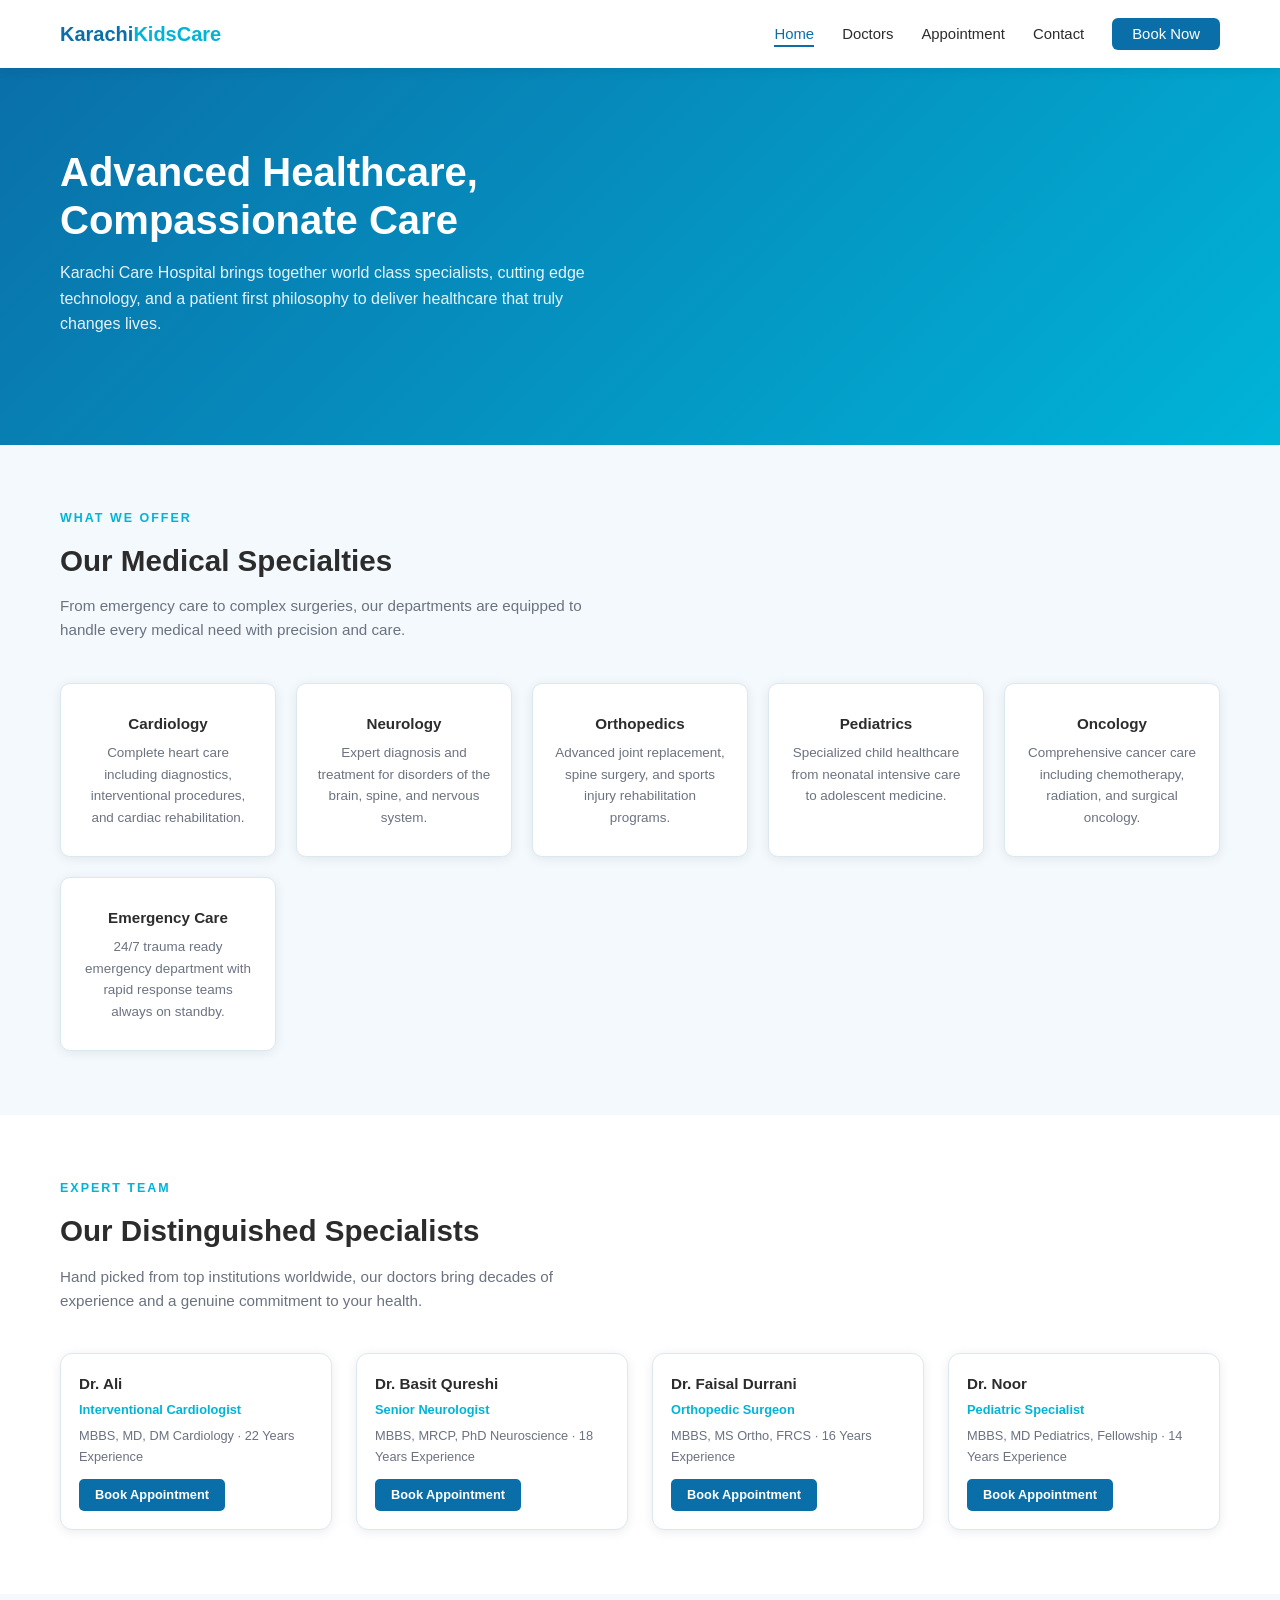
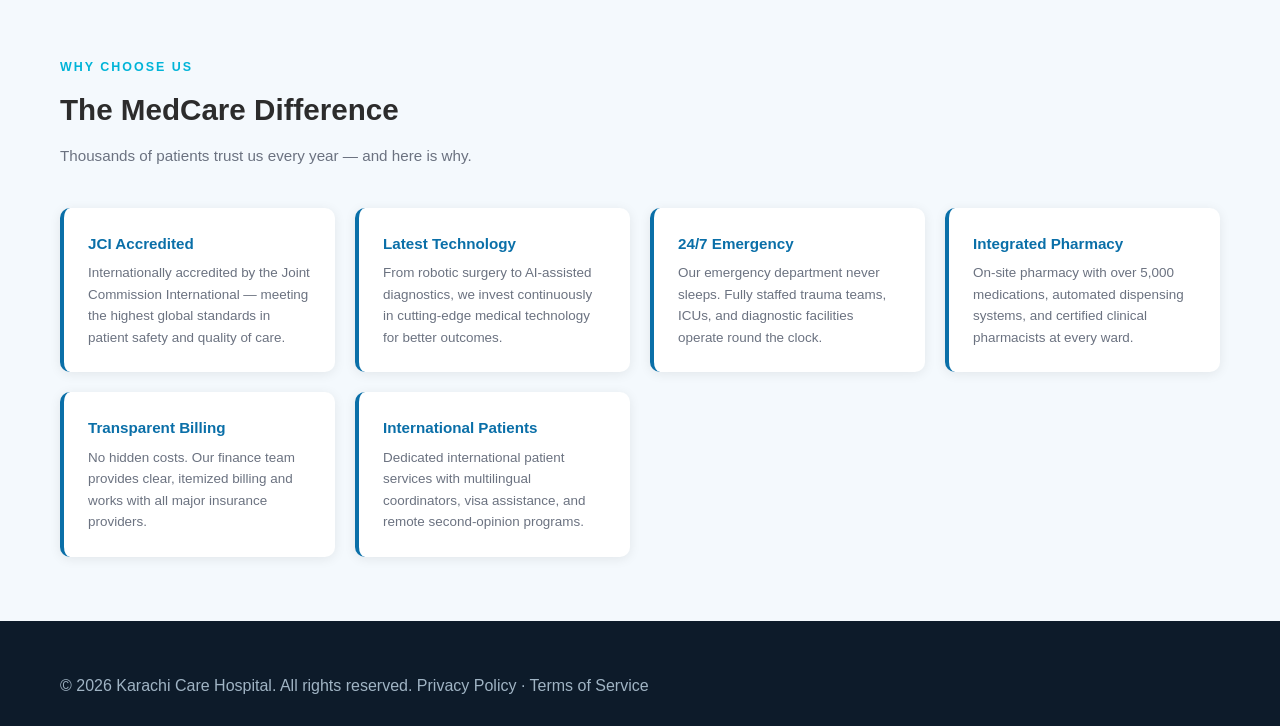
==== commit 06e0c1f6: "Change title and logo text to 'Karachi Kids Hospital' Updated the title and logo text to reflect 'Ka" ====
--- a/index.html
+++ b/index.html
@@ -3,7 +3,7 @@
 <head>
   <meta charset="UTF-8"/>
   <meta name="viewport" content="width=device-width, initial-scale=1.0"/>
-  <title>Karachi Care Hospital</title>
+  <title>Karachi Kids Hospital</title>
   <link rel="stylesheet" href="style.css"/>
 </head>
 <body>
@@ -11,15 +11,15 @@
   <nav>
     <a href="index.html" class="logo">
 
-      <span class="logo-text">Karachi<span>Care</span></span>
+      <span class="logo-text">Karachi<span>KidsCare</span></span>
     </a>
     <ul>
       <li><a href="index.html" class="active">Home</a></li>
       <li><a href="doctors.html">Doctors</a></li>
-      <li><a href="appointment.html">Appointment</a></li>
+      <!-- <li><a href="appointment.html"></a></li> -->
+      <li><a href="login.html">Appointment</a></li>
       <li><a href="contact.html">Contact</a></li>
-      <li><a href="appointment.html" class="nav-cta">Book Now</a></li>
-    </ul>
+<li><a href="login.html" class="nav-cta">Book Now</a></li>    </ul>
   </nav>
 
 
@@ -129,4 +129,4 @@
 
   <!-- <script src="script.js"></script> -->
 </body>
-</html>+</html>
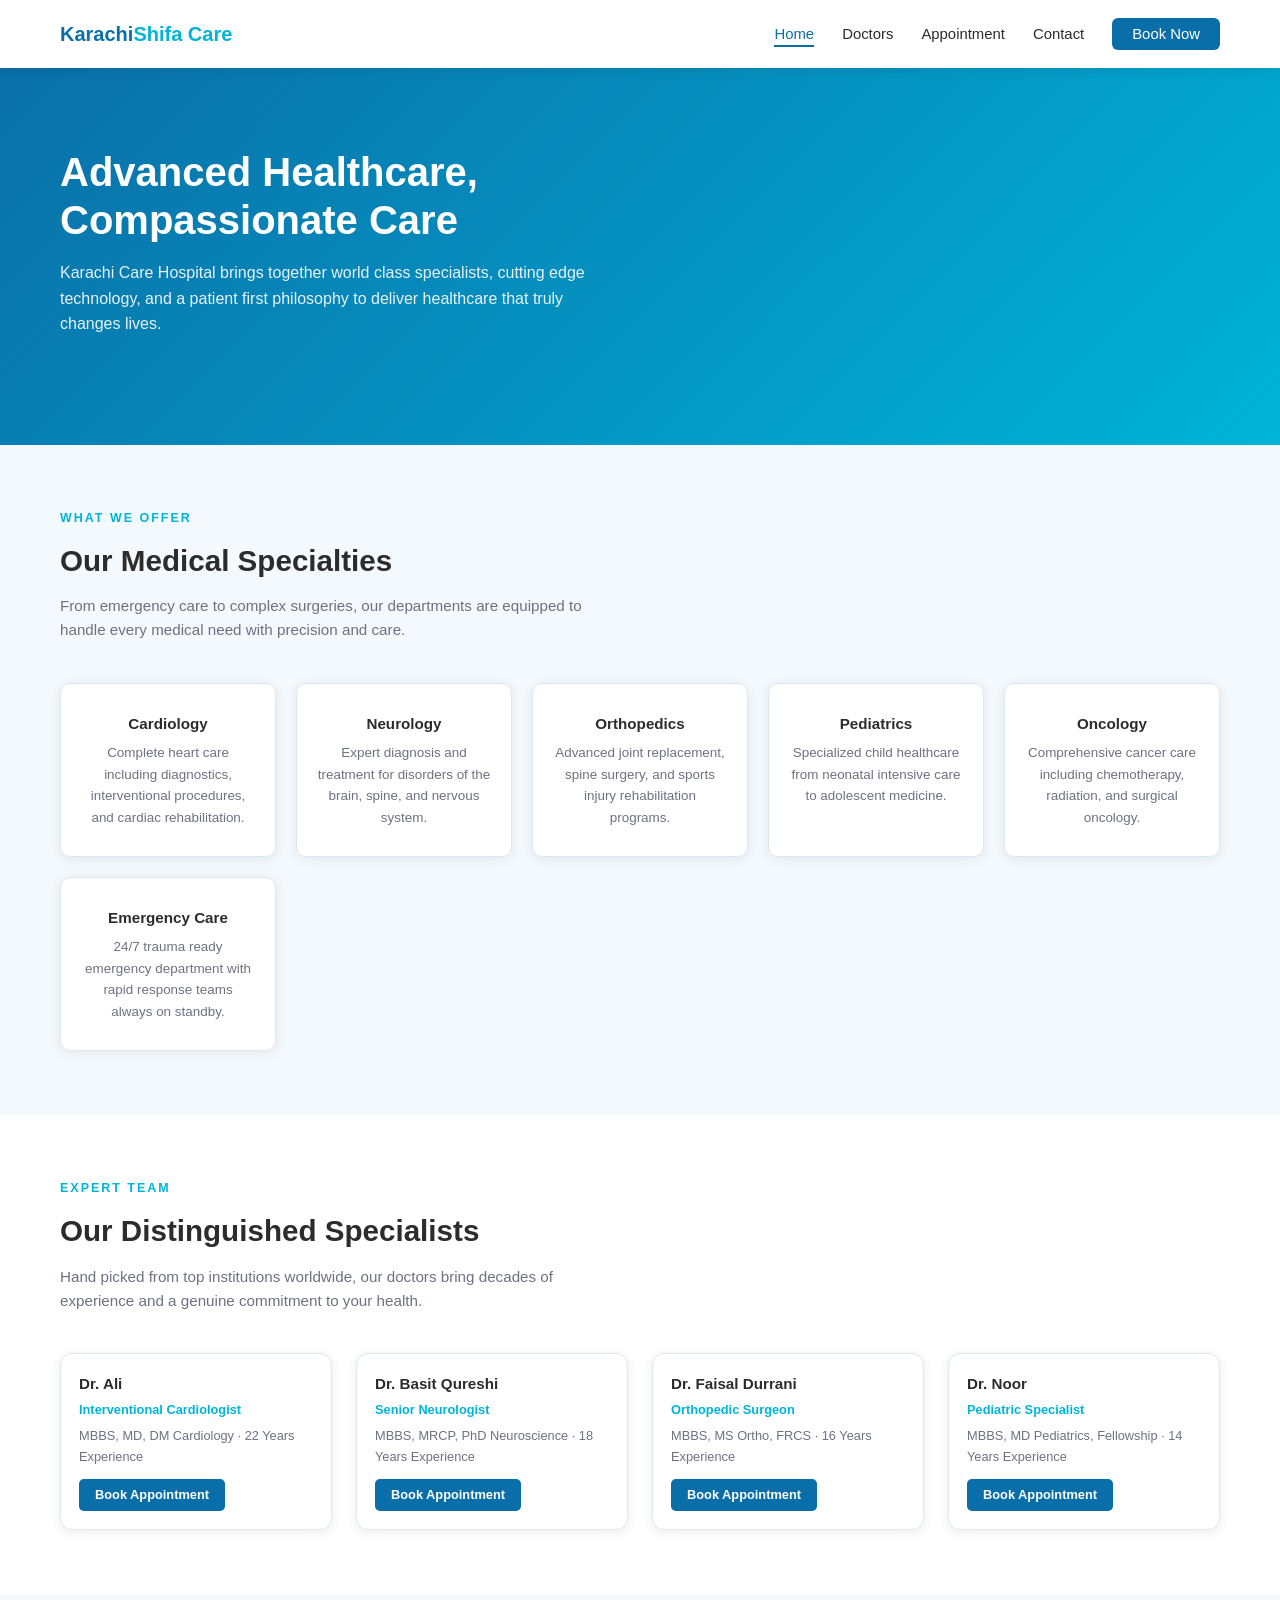
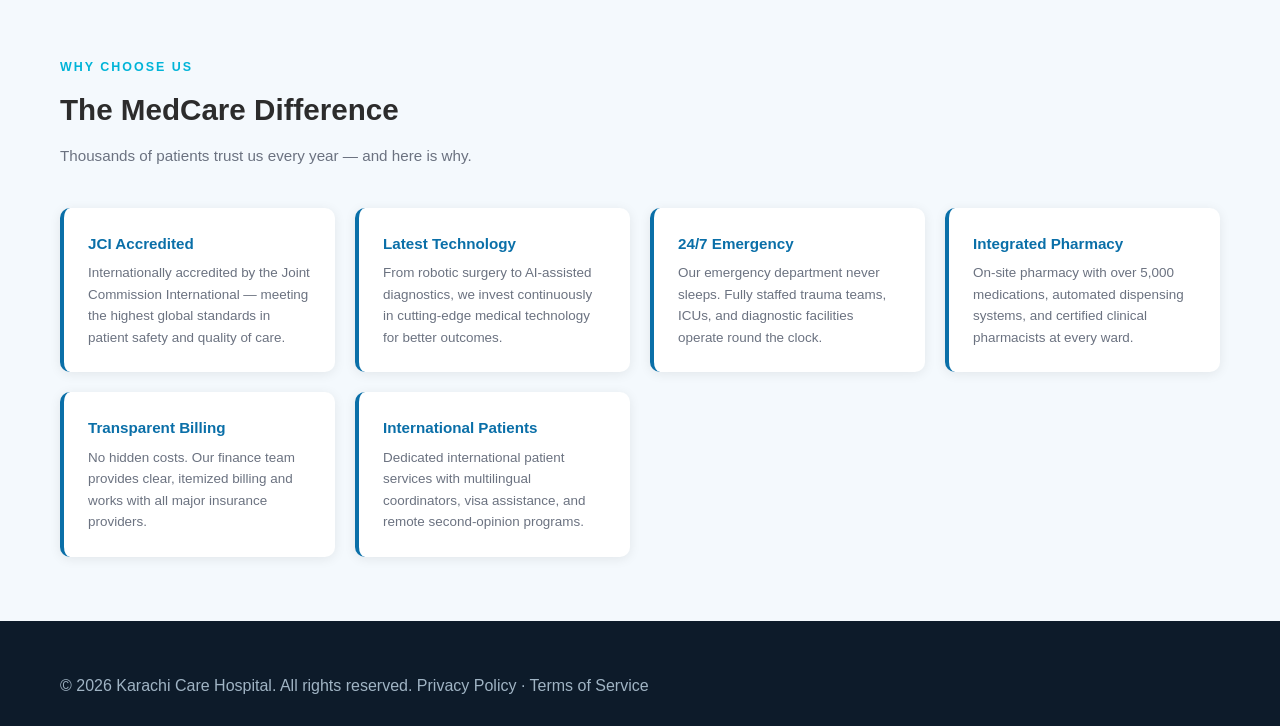
==== commit 7207c0d8: "Update index.html" ====
--- a/index.html
+++ b/index.html
@@ -11,7 +11,7 @@
   <nav>
     <a href="index.html" class="logo">
 
-      <span class="logo-text">Karachi<span>KidsCare</span></span>
+      <span class="logo-text">Karachi<span>Shifa Care</span></span>
     </a>
     <ul>
       <li><a href="index.html" class="active">Home</a></li>
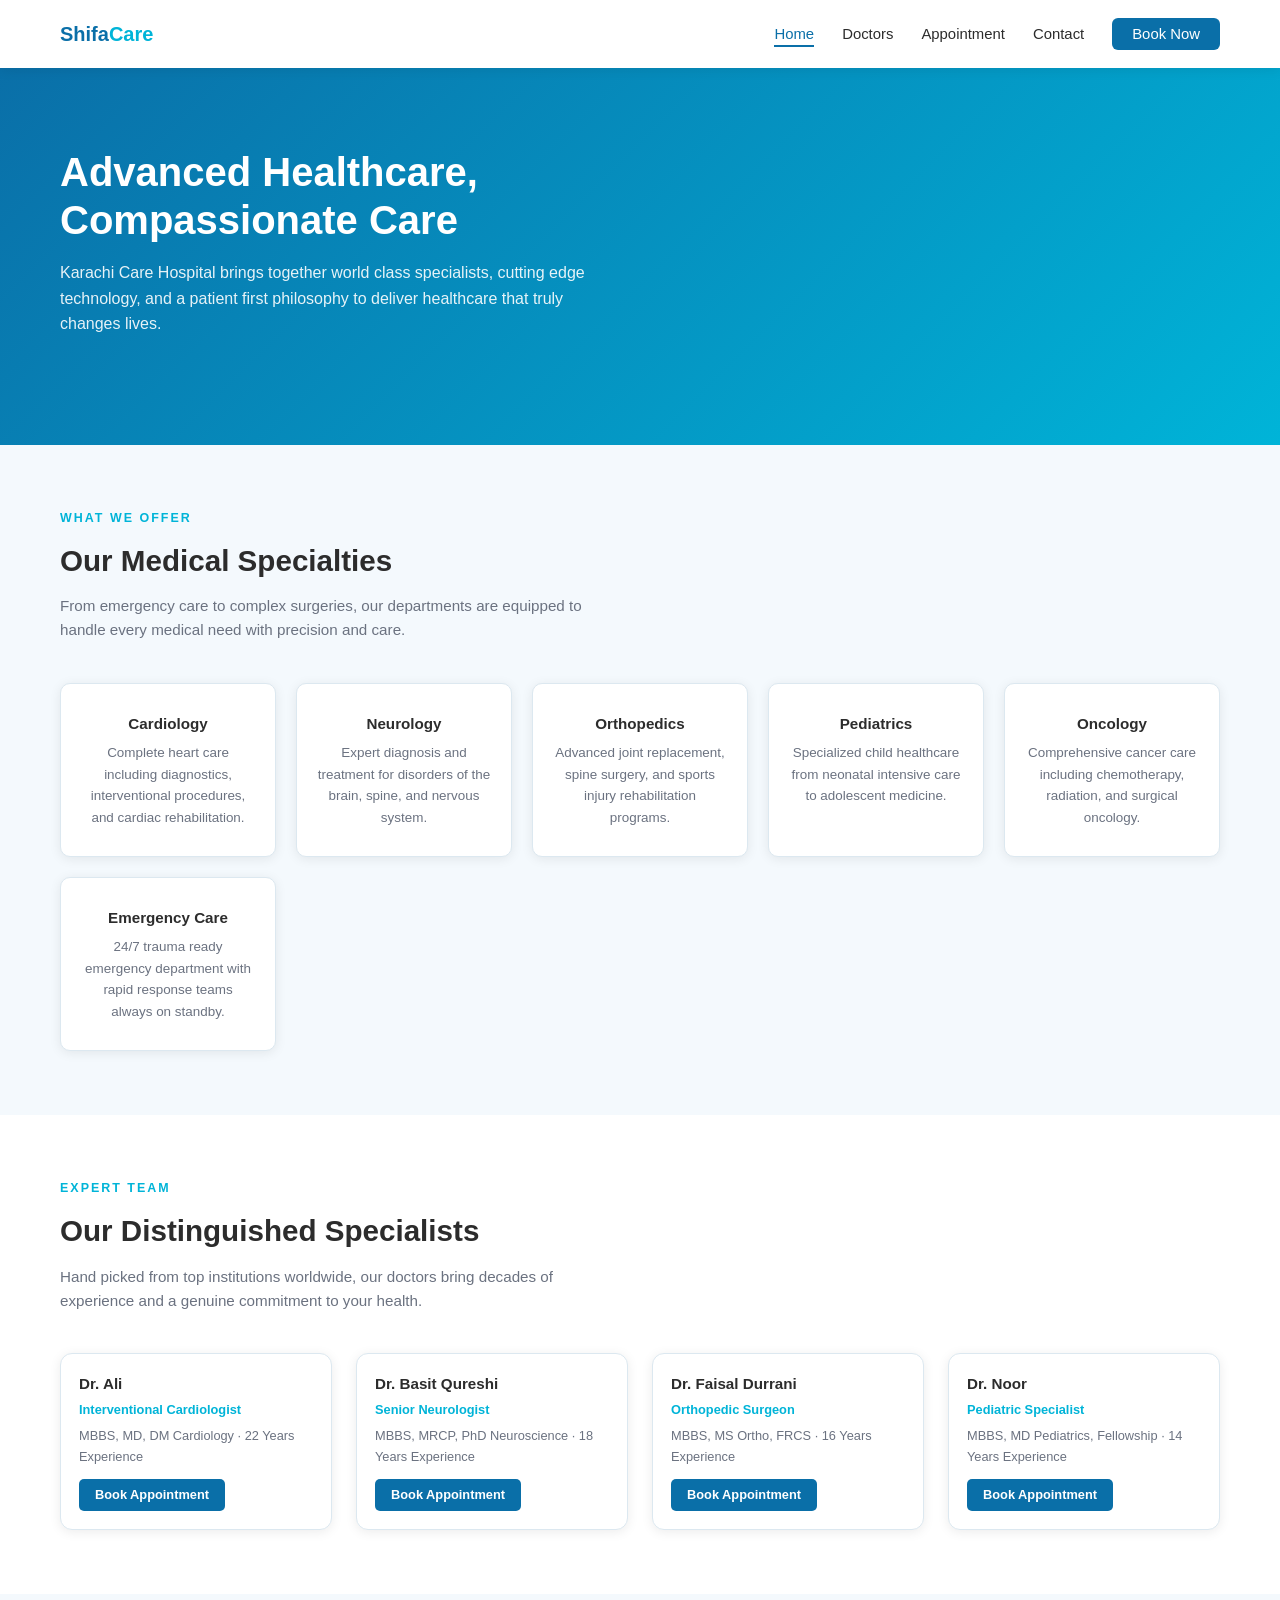
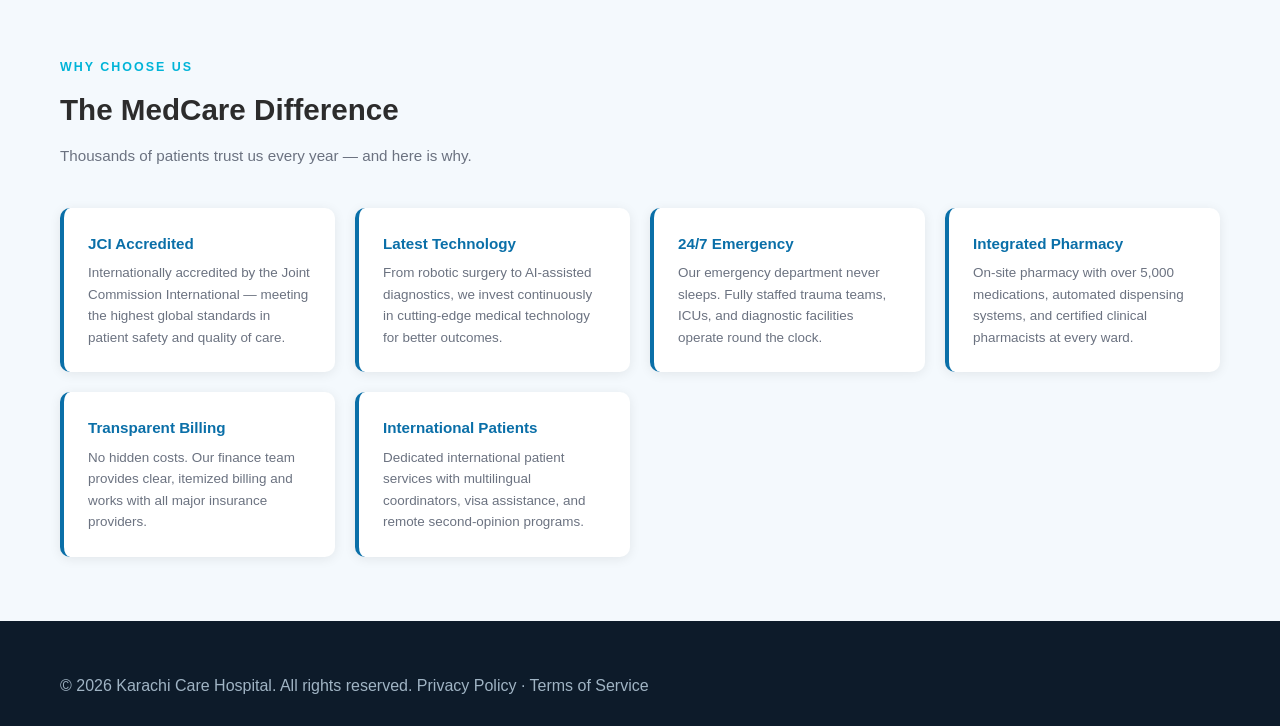
==== commit f399a999: "Update index.html" ====
--- a/index.html
+++ b/index.html
@@ -11,7 +11,7 @@
   <nav>
     <a href="index.html" class="logo">
 
-      <span class="logo-text">Karachi<span>Shifa Care</span></span>
+      <span class="logo-text">Shifa<span>Care</span></span>
     </a>
     <ul>
       <li><a href="index.html" class="active">Home</a></li>
